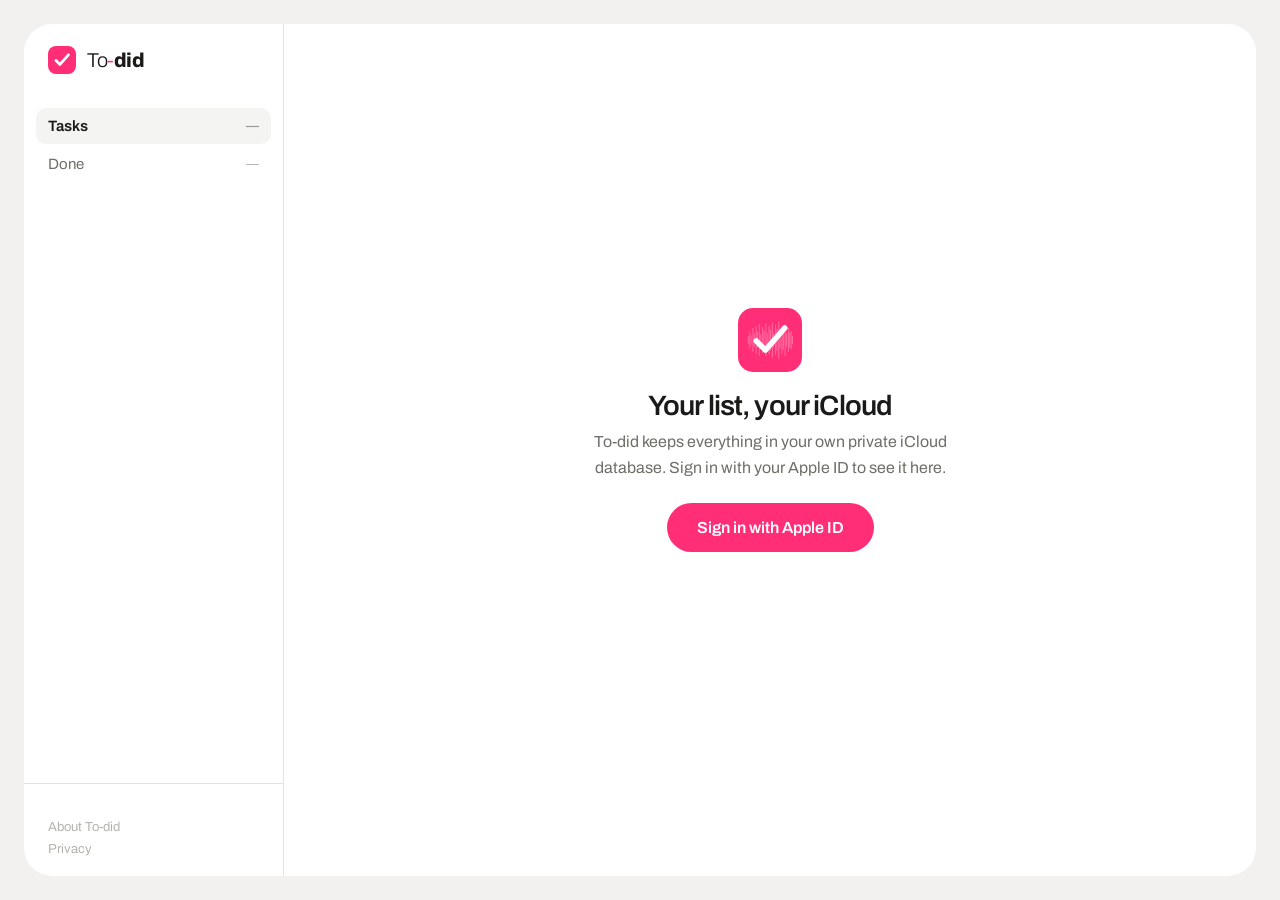
==== app/index.html @ bc87dda7 "Web: a real trash can and pencil, with a hover target; delete turns pink on hover Co-Authored-By: Cl" ====
<!doctype html>
<html lang="en">
<head>
<meta charset="utf-8">
<meta name="viewport" content="width=device-width, initial-scale=1">
<title>To-did</title>
<meta name="description" content="Your To-did list in the browser — say it or type it, in any language.">
<link rel="icon" href="/icon.svg" type="image/svg+xml">
<link rel="icon" href="/favicon-32.png" sizes="32x32" type="image/png">
<link rel="apple-touch-icon" href="/apple-touch-icon.png">
<link rel="manifest" href="/site.webmanifest">
<meta name="theme-color" content="#FF2E77">
<link rel="preconnect" href="https://fonts.googleapis.com">
<link rel="preconnect" href="https://fonts.gstatic.com" crossorigin>
<link href="https://fonts.googleapis.com/css2?family=Archivo:wght@300;400;500;600;700;800&display=swap" rel="stylesheet">
<style>
  :root {
    --ink:#1A1A19; --body:#6F6F69; --muted:#9A9A94; --faint:#B4B4AE; --done:#C4C4BF;
    --stroke:#DCDCD8; --rule:#E3E3DF; --hair:#F4F4F2; --canvas:#F2F1EF; --card:#FFFFFF;
    --accent:#FF2E77;
  }
  * { margin:0; box-sizing:border-box; }
  html, body { height:100%; }
  body {
    font-family:Archivo,-apple-system,BlinkMacSystemFont,"Segoe UI",sans-serif;
    background:var(--canvas); color:var(--ink); -webkit-font-smoothing:antialiased;
  }
  a { color:inherit; text-decoration:none; }
  .hidden { display:none !important; }

  /* shell ------------------------------------------------------------ */
  .app {
    max-width:1440px; height:100%; margin:0 auto; background:var(--card);
    display:flex; overflow:hidden;
  }
  @media (min-width:1080px) {
    body { padding:24px; }
    .app { height:calc(100vh - 48px); border-radius:28px; }
  }

  /* sidebar ---------------------------------------------------------- */
  .side {
    width:260px; flex:none; border-right:1px solid var(--rule);
    display:flex; flex-direction:column;
  }
  .side .brand { height:72px; padding:0 24px; display:flex; align-items:center; gap:11px; }
  .mark {
    width:28px; height:28px; border-radius:8px; background:var(--accent); flex:none;
    display:flex; align-items:center; justify-content:center;
    color:#fff;  /* the check and its wave are white on the pink, as on the icon */
  }
  .wordmark { font-size:20px; font-weight:300; letter-spacing:-.02em; }
  .wordmark b { font-weight:800; }
  .wordmark .hy { color:var(--accent); }

  .side nav { padding:12px 12px 0; display:flex; flex-direction:column; gap:2px; }
  .navitem {
    display:flex; align-items:center; justify-content:space-between;
    padding:10px 12px; border-radius:10px; cursor:pointer; border:none;
    background:none; font:inherit; width:100%; text-align:left; color:var(--body);
  }
  .navitem span.label { font-size:15px; }
  .navitem span.count { font-size:13px; color:var(--faint); }
  .navitem:hover { background:var(--hair); }
  .navitem.on { background:var(--hair); }
  .navitem.on span.label { font-weight:600; color:var(--ink); }
  .navitem.on span.count { font-weight:600; color:var(--muted); }

  .side .foot {
    margin-top:auto; padding:20px 24px; border-top:1px solid var(--rule);
    display:flex; flex-direction:column; gap:8px;
  }
  .side .who { font-size:14px; color:var(--muted); }
  .side .allowance { font-size:13px; color:var(--faint); }
  .side .allowance.low { color:var(--accent); font-weight:600; }
  .side .upgrade { font-size:13px; color:var(--accent) !important; font-weight:600; }
  .side .foot a, .side .foot button {
    font-size:13px; color:var(--faint); background:none; border:none; padding:0;
    font:inherit; font-size:13px; cursor:pointer; text-align:left;
  }
  .side .foot a:hover, .side .foot button:hover { color:var(--ink); }

  /* main ------------------------------------------------------------- */
  .main { flex:1; display:flex; flex-direction:column; min-width:0; }

  .topbar {
    height:72px; padding:0 40px; flex:none;
    display:flex; align-items:center; justify-content:space-between; gap:16px;
    border-bottom:1px solid var(--rule);
  }
  .topbar h1 { font-size:22px; font-weight:600; letter-spacing:-.02em; }
  .topbar .titlewrap { display:flex; align-items:baseline; gap:12px; min-width:0; }
  .topbar .summary { font-size:14px; color:var(--faint); white-space:nowrap; }

  .search {
    background:var(--hair); border-radius:100px; padding:9px 16px;
    display:flex; align-items:center; gap:8px; color:var(--faint);
  }
  .search input {
    border:none; background:none; outline:none; font:inherit; font-size:14px;
    color:var(--ink); width:170px;
  }
  .search input::placeholder { color:var(--faint); }

  /* list ------------------------------------------------------------- */
  .scroll { flex:1; min-height:0; overflow-y:auto; padding:26px 40px 12px; }
  /* The phone's list: section labels in small capitals, each task a white card
     with a soft halo, the circle on the right, an accent halo when late. */
  .bucket { display:flex; align-items:center; gap:8px; padding:18px 2px 8px; }
  .bucket:first-child { padding-top:4px; }
  .bucket .name { font-size:11px; font-weight:700; letter-spacing:.14em; text-transform:uppercase; color:var(--faint); }
  .bucket .n { font-size:11px; font-weight:500; color:var(--faint); opacity:.55; }
  .bucket.today .name, .bucket.today .n { color:var(--body); }
  .bucket.urgent .name, .bucket.urgent .n { color:var(--accent); }

  .task {
    display:flex; align-items:center; gap:12px; padding:14px 18px; margin-bottom:10px;
    background:var(--card); border-radius:14px;
    box-shadow:0 0 5px rgba(0,0,0,.075), 0 2px 2px rgba(0,0,0,.06);
  }
  .task.overdue { box-shadow:0 0 5px rgba(255,46,119,.16), 0 2px 2px rgba(255,46,119,.12); }
  .check {
    width:20px; height:20px; border-radius:50%; border:2px solid var(--stroke);
    flex:none; cursor:pointer; background:none; position:relative; padding:0;
    transition: background-color .12s ease, border-color .12s ease, transform .12s ease;
  }
  .check::before { content:""; position:absolute; inset:-12px; }  /* 44px to aim at */
  .check:hover { border-color: var(--accent); }
  .check:active { transform: scale(.88); }
  .task.is-done .check { background:var(--accent); border-color:var(--accent); }
  .task.is-done .check::after {
    content:"✓"; color:#fff; font-size:11px; font-weight:800;
    position:absolute; inset:0; display:flex; align-items:center; justify-content:center;
  }
  .task .body { flex:1; display:flex; flex-direction:column; gap:4px; min-width:0; }
  .task .tag { font-size:10px; font-weight:700; letter-spacing:.08em; text-transform:uppercase; color:var(--faint); }
  .task .title { font-size:17px; font-weight:500; letter-spacing:-.01em; line-height:1.28; word-break:break-word; }
  .task.is-done .title { color:var(--done); text-decoration:line-through; }
  .task .meta { font-size:13px; color:var(--muted); display:flex; gap:8px; white-space:nowrap; overflow:hidden; }
  .task.overdue .meta .when { color:var(--accent); font-weight:600; }

  .chips { display:flex; gap:8px; overflow-x:auto; padding:14px 40px 2px; flex:none; scrollbar-width:none; }
  .chips::-webkit-scrollbar { display:none; }
  .chip {
    flex:none; display:flex; align-items:center; gap:6px; padding:7px 14px; border-radius:100px;
    border:none; background:var(--hair); color:var(--body); font:inherit; font-size:14px; font-weight:500; cursor:pointer;
  }
  .chip .n { font-size:12px; color:var(--faint); }
  .chip.on { background:var(--ink); color:#fff; }
  .chip.on .n { color:rgba(255,255,255,.6); }
  .chip .x { margin-left:2px; color:inherit; opacity:.5; }
  .chip .x:hover { opacity:1; }
  .editor .erow select, .editor .erow input[type=number] { font:inherit; }
  .wd { display:flex; gap:4px; }
  .wd button { width:28px; height:28px; border-radius:50%; border:1px solid var(--faint); background:transparent; color:inherit; font-size:11px; font-weight:600; cursor:pointer; }
  .wd button.on { background:var(--accent); border-color:var(--accent); color:#fff; }
  .actions { display:flex; align-items:center; gap:2px; color:var(--muted); opacity:0; }
  .task:hover .actions, .task:focus-within .actions { opacity:1; }
  .actions button { background:none; border:none; padding:2px; cursor:pointer; color:inherit; line-height:0; }
  .actions button { width:32px; height:32px; border-radius:8px; display:flex; align-items:center; justify-content:center; }
  .actions button:hover { color:var(--ink); background:var(--hair); }
  .actions .del:hover { color:var(--accent); }
  .hint.act { background:none; border:none; padding:0; font:inherit; color:var(--accent); cursor:pointer; text-decoration:underline; }
  .title { cursor:text; }
  .editor { display:flex; flex-direction:column; gap:8px; padding:2px 0 6px; }
  .editor .etitle { font:inherit; font-size:15px; padding:8px 10px; border:1px solid var(--rule); border-radius:10px; background:var(--card); color:var(--ink); }
  .editor .erow { display:flex; align-items:center; gap:10px; flex-wrap:wrap; font-size:13px; color:var(--body); }
  .editor .edue { font:inherit; font-size:13px; padding:5px 8px; border:1px solid var(--rule); border-radius:8px; background:var(--card); color:var(--ink); }
  .editor .edue:disabled { opacity:.45; }
  .editor .esave { font:inherit; font-size:13px; font-weight:600; padding:6px 14px; border:none; border-radius:100px; background:var(--accent); color:#fff; cursor:pointer; }
  .editor .ecancel { font:inherit; font-size:13px; padding:6px 10px; border:none; background:none; color:var(--muted); cursor:pointer; }

  .empty { padding:80px 0; text-align:center; color:var(--faint); font-size:15px; }
  .empty strong { display:block; color:var(--ink); font-size:19px; font-weight:600; margin-bottom:6px; }

  /* capture bar ------------------------------------------------------ */
  .composer {
    flex:none; border-top:1px solid var(--rule); padding:20px 40px 26px;
    display:flex; align-items:center; gap:12px;
  }
  .composer input {
    flex:1; min-width:0; background:var(--hair); border:none; border-radius:100px;
    padding:16px 22px; font:inherit; font-size:15px; outline:none; color:var(--ink);
  }
  .composer input::placeholder { color:var(--faint); }
  .circlebtn {
    width:52px; height:52px; border-radius:50%; border:none; flex:none; cursor:pointer;
    display:flex; align-items:center; justify-content:center; color:#fff;
    transition:transform .12s ease;
  }
  .circlebtn:active { transform:scale(.95); }
  #micBtn { background:var(--accent); }
  #micBtn.recording { background:var(--ink); }
  #addBtn { background:var(--ink); }

  /* status surface: sits above the composer, never over the list */
  .status {
    flex:none; margin:0 40px 14px; padding:14px 18px; border-radius:16px;
    display:none; align-items:center; gap:12px; font-size:15px; line-height:1.4;
    background:var(--hair); color:var(--ink);
  }
  .status.on { display:flex; }
  .status.live { background:rgba(255,46,119,.08); box-shadow:inset 0 0 0 1.5px rgba(255,46,119,.35); }
  .status.busy { background:var(--hair); }
  .status.said { background:rgba(255,46,119,.06); }
  .status .text { flex:1; min-width:0; }
  .status .hint { color:var(--muted); font-size:13px; margin-top:2px; }
  .status .timer { font-variant-numeric:tabular-nums; font-weight:600; color:var(--accent); }
  .status .dot {
    width:9px; height:9px; border-radius:50%; background:var(--accent); flex:none;
    animation:pulse 1.2s ease-in-out infinite;
  }
  .status .spin {
    width:15px; height:15px; flex:none; border-radius:50%;
    border:2px solid var(--stroke); border-top-color:var(--accent);
    animation:spin .8s linear infinite;
  }
  .status .tick { color:var(--accent); flex:none; line-height:0; }
  .bars { display:flex; align-items:center; gap:3px; height:20px; flex:none; }
  /* The phone's meter: one bar per reading, scrolling, so pauses between words show. */
  .bars span { width:3px; height:4px; border-radius:100px; background:var(--accent); transition:height .1s linear; }
  @keyframes pulse { 0%,100% { opacity:1; } 50% { opacity:.25; } }
  @keyframes spin { to { transform:rotate(360deg); } }
  #micBtn.recording { background:var(--ink); animation:none; }
  #micBtn.recording::after {
    content:""; position:absolute; inset:-5px; border-radius:50%;
    box-shadow:0 0 0 2px rgba(255,46,119,.4); animation:pulse 1.2s ease-in-out infinite;
  }
  #micBtn { position:relative; }
  @media (prefers-reduced-motion: reduce) {
    .status .dot, .status .spin, #micBtn.recording::after { animation:none; }
    .bars span { transition:none; }
  }

  /* gates ------------------------------------------------------------ */
  .gate {
    flex:1; display:flex; flex-direction:column; align-items:center; justify-content:center;
    text-align:center; padding:60px 32px; gap:8px;
  }
  .gate .glogo { margin-bottom:10px; }
  .gate h2 { font-size:28px; font-weight:600; letter-spacing:-.03em; }
  .gate p { font-size:16px; color:var(--body); max-width:380px; line-height:1.6; margin-bottom:14px; }
  .gate .btn {
    background:var(--accent); color:#fff; border:none; border-radius:100px;
    padding:16px 30px; font:inherit; font-size:16px; font-weight:600; cursor:pointer;
  }
  .gate .err { color:var(--accent); font-size:13px; min-height:18px; }
  .gate code { background:var(--hair); padding:2px 6px; border-radius:6px; font-size:13px; }

  /* mobile ----------------------------------------------------------- */
  @media (max-width:860px) {
    body { padding:0; }
    .app { height:100vh; border-radius:0; }
    .side { display:none; }
    .side.mobile-visible { display:flex; position:absolute; inset:0; z-index:30; background:var(--card); width:100%; }
    .topbar { padding:0 20px; gap:10px; }
    .topbar .summary { display:none; }
    .search input { width:110px; }
    .scroll { padding:20px 20px 4px; }
    .composer { padding:14px 20px 20px; gap:10px; }
    .circlebtn { width:48px; height:48px; }
    .status { margin:0 20px 12px; }
    .chips { padding:12px 20px 2px; }
    #menuBtn { display:flex !important; }
  }
</style>
</head>
<body>
<div class="app">

  <aside class="side" id="side">
    <a class="brand" href="../">
      <span class="mark"><svg width="20" height="20" viewBox="0 0 100 100" style="color:currentColor"><path d="M20 52 L40 72 L82 24" fill="none" stroke="currentColor" stroke-width="14" stroke-linecap="round" stroke-linejoin="round"/></svg></span>
      <span class="wordmark">To<span class="hy">-</span><b>did</b></span>
    </a>
    <nav>
      <button class="navitem on" data-view="open"><span class="label">Tasks</span><span class="count" id="countOpen">—</span></button>
      <button class="navitem" data-view="done"><span class="label">Done</span><span class="count" id="countDone">—</span></button>
    </nav>
    <div class="foot">
      <div class="who" id="whoami"></div>
      <div class="allowance" id="allowance"></div>
      <a class="upgrade hidden" id="upgrade" href="../#pricing">Get To-did Pro — unlimited captures</a>
      <a href="../">About To-did</a>
      <a href="../privacy/">Privacy</a>
      <button id="signout" class="hidden">Sign out</button>
    </div>
  </aside>

  <main class="main">

    <div id="setup" class="gate hidden">
      <h2>Almost there</h2>
      <p>This page needs its CloudKit token. CloudKit Console → <b>iCloud.app.todid.app</b> → Tokens &amp; Keys → create <code>todid-web</code>, then paste it into <code>app/config.js</code>.</p>
    </div>

    <div id="signin" class="gate hidden">
      <span class="mark glogo" style="width:64px;height:64px;border-radius:15px;"><svg width="46" height="46" viewBox="0 0 100 100" style="color:currentColor"><g stroke="currentColor" stroke-width="2.4" opacity=".28"><line x1="3" y1="42" x2="3" y2="58"/><line x1="6" y1="32" x2="6" y2="68"/><line x1="9" y1="39" x2="9" y2="61"/><line x1="13" y1="24" x2="13" y2="76"/><line x1="16" y1="36" x2="16" y2="64"/><line x1="20" y1="20" x2="20" y2="80"/><line x1="23" y1="33" x2="23" y2="67"/><line x1="27" y1="16" x2="27" y2="84"/><line x1="30" y1="37" x2="30" y2="63"/><line x1="34" y1="22" x2="34" y2="78"/><line x1="37" y1="30" x2="37" y2="70"/><line x1="41" y1="14" x2="41" y2="86"/><line x1="44" y1="35" x2="44" y2="65"/><line x1="48" y1="19" x2="48" y2="81"/><line x1="51" y1="28" x2="51" y2="72"/><line x1="55" y1="12" x2="55" y2="88"/><line x1="58" y1="34" x2="58" y2="66"/><line x1="62" y1="17" x2="62" y2="83"/><line x1="65" y1="26" x2="65" y2="74"/><line x1="69" y1="10" x2="69" y2="90"/><line x1="72" y1="32" x2="72" y2="68"/><line x1="76" y1="20" x2="76" y2="80"/><line x1="79" y1="29" x2="79" y2="71"/><line x1="83" y1="15" x2="83" y2="85"/><line x1="86" y1="36" x2="86" y2="64"/><line x1="90" y1="24" x2="90" y2="76"/><line x1="93" y1="33" x2="93" y2="67"/><line x1="96" y1="30" x2="96" y2="70"/><line x1="99" y1="41" x2="99" y2="59"/></g><path d="M20 52 L40 72 L82 24" fill="none" stroke="currentColor" stroke-width="12" stroke-linecap="round" stroke-linejoin="round"/></svg></span>
      <h2>Your list, your iCloud</h2>
      <p>To-did keeps everything in your own private iCloud database. Sign in with your Apple&nbsp;ID to see it here.</p>
      <button id="signinBtn" class="btn">Sign in with Apple ID</button>
      <p class="err" id="signinErr"></p>
    </div>

    <div id="list" class="hidden" style="flex:1; display:flex; flex-direction:column; min-height:0;">
      <div class="topbar">
        <div class="titlewrap">
          <button id="menuBtn" class="circlebtn" style="display:none;width:36px;height:36px;background:var(--hair);color:var(--ink);" title="Menu">
            <svg width="18" height="18" viewBox="0 0 24 24" fill="none" stroke="currentColor" stroke-width="2" stroke-linecap="round"><line x1="4" y1="7" x2="20" y2="7"/><line x1="4" y1="12" x2="20" y2="12"/><line x1="4" y1="17" x2="20" y2="17"/></svg>
          </button>
          <h1 id="viewTitle">Tasks</h1>
          <span class="summary" id="summary"></span>
        </div>
        <div class="search">
          <svg width="15" height="15" viewBox="0 0 24 24" fill="none" stroke="currentColor" stroke-width="2" stroke-linecap="round"><circle cx="11" cy="11" r="7"/><line x1="16.5" y1="16.5" x2="21" y2="21"/></svg>
          <input id="search" type="search" placeholder="Search" autocomplete="off">
        </div>
      </div>

      <div class="chips hidden" id="chips"></div>
      <div class="scroll"><div id="buckets"></div></div>

      <div class="status" id="status" role="status" aria-live="polite"></div>

      <form class="composer" id="add">
        <input id="newTitle" placeholder="Say it or type it — any language…" autocomplete="off">
        <button id="micBtn" class="circlebtn" type="button" title="Click, talk, click again">
          <svg width="21" height="21" viewBox="0 0 24 24" fill="none" stroke="currentColor" stroke-width="1.8" stroke-linecap="round" stroke-linejoin="round"><path d="M12 2a3 3 0 0 0-3 3v7a3 3 0 0 0 6 0V5a3 3 0 0 0-3-3z"/><path d="M19 10v2a7 7 0 0 1-14 0v-2"/></svg>
        </button>
        <button id="addBtn" class="circlebtn" type="submit" title="Send">
          <svg width="21" height="21" viewBox="0 0 24 24" fill="none" stroke="currentColor" stroke-width="1.8" stroke-linecap="round"><line x1="12" y1="5" x2="12" y2="19"/><line x1="5" y1="12" x2="19" y2="12"/></svg>
        </button>
      </form>
    </div>

  </main>
</div>

<script src="./config.js"></script>
<script>
const ZONE = { zoneName: "com.apple.coredata.cloudkit.zone" };
const BASE = "https://api.apple-cloudkit.com/database/1/iCloud.app.todid.app/production/private";
const MIC_STOP_ICON = '<svg width="18" height="18" viewBox="0 0 24 24" fill="currentColor"><rect x="6" y="6" width="12" height="12" rx="2"/></svg>';
const MIC_ICON = '<svg width="21" height="21" viewBox="0 0 24 24" fill="none" stroke="currentColor" stroke-width="1.8" stroke-linecap="round" stroke-linejoin="round"><path d="M12 2a3 3 0 0 0-3 3v7a3 3 0 0 0 6 0V5a3 3 0 0 0-3-3z"/><path d="M19 10v2a7 7 0 0 1-14 0v-2"/></svg>';

let records = [];
let busy = false;
let view = "open";
let query = "";

const $ = id => document.getElementById(id);

function show(id) {
  for (const s of ["setup","signin","list"]) $(s).classList.toggle("hidden", s !== id);
}
let sayTimer = null;
/**
 * The one place the app tells you what it is doing.
 *  kind: "live" (recording) | "busy" (thinking) | "said" (the agent replied) | "" (plain/error)
 */
function say(text, kind, hint, onHint) {
  const el = $("status");
  clearTimeout(sayTimer);
  el.className = "status";
  if (!text) return;
  el.classList.add("on");
  if (kind) el.classList.add(kind);
  const lead =
    kind === "live" ? '<span class="dot"></span>' :
    kind === "busy" ? '<span class="spin"></span>' :
    kind === "said" ? '<span class="tick"><svg width="17" height="17" viewBox="0 0 24 24" fill="none" stroke="currentColor" stroke-width="2.6" stroke-linecap="round" stroke-linejoin="round"><polyline points="20 6 9 17 4 12"/></svg></span>' : "";
  const bars = kind === "live" ? '<span class="bars">' + "<span></span>".repeat(18) + "</span>" : "";
  el.innerHTML = `${lead}<span class="text"></span>${bars}`;
  const t = el.querySelector(".text");
  t.textContent = text;
  if (hint) {
    const h = document.createElement(onHint ? "button" : "div");
    h.className = "hint" + (onHint ? " act" : "");
    h.textContent = hint;
    if (onHint) h.onclick = onHint;
    t.appendChild(h);
  }
  // Replies and errors fade; live/busy states persist until they change.
  if (kind === "said" || !kind) sayTimer = setTimeout(() => { el.className = "status"; }, 9000);
}

/* ---- CloudKit REST ------------------------------------------------- */
function session() { try { return localStorage.getItem("ckSession") || ""; } catch { return ""; } }
function api(path) {
  let u = `${BASE}/${path}?ckAPIToken=${window.TODID_CK_TOKEN}`;
  const s = session();
  if (s) u += `&ckSession=${encodeURIComponent(s)}`;
  return u;
}
async function post(path, body) {
  const r = await fetch(api(path), { method:"POST", headers:{"Content-Type":"text/plain"}, body: JSON.stringify(body) });
  return { status: r.status, json: await r.json().catch(() => ({})) };
}

/* A user who has never run the iPhone or Mac app has no CloudKit zone yet — the
   apps create it on first launch. The web app has to create it too, or the first
   capture dies with "Zone does not exist". Safe to call repeatedly. */
let zoneReady = false;
async function ensureZone() {
  if (zoneReady) return true;
  // Apple documents one body shape; accept the other too rather than let a
  // first-ever user hit a dead end over a payload detail.
  const shapes = [
    { operations: [{ operationType: "create", zone: { zoneID: ZONE } }] },
    { zones: [{ zoneID: ZONE, operationType: "create" }] },
  ];
  for (const body of shapes) {
    const r = await post("zones/modify", body);
    const text = JSON.stringify(r.json || {});
    if (r.status === 200 || /already.?exist/i.test(text)) { zoneReady = true; return true; }
  }
  return false;
}
function zoneMissing(payload) {
  const s = JSON.stringify(payload || {});
  return /ZONE_NOT_FOUND|Zone does not exist/i.test(s);
}

/* ---- rendering ----------------------------------------------------- */
function isDone(r) { return !!(r.fields.CD_completedAt && r.fields.CD_completedAt.value); }
function dueOf(r) { return r.fields.CD_dueAt && r.fields.CD_dueAt.value; }
function titleOf(r) { return (r.fields.CD_title && r.fields.CD_title.value) || "(untitled)"; }
function fieldOf(r, k) { const f = r.fields[k]; return f && f.value != null ? f.value : null; }
// Tags, by the apps' rules (Models.swift `Tag`): lowercase, no "#", commas dropped,
// spaces collapsed, at most 24 characters, sorted, at most three per task.
function normTags(raw) {
  const out = [];
  for (const item of raw) {
    let s = String(item || "").toLowerCase().replace(/^#+/, "").replace(/,/g, " ").split(/\s+/).filter(Boolean).join(" ");
    if (s.length > 24) s = s.slice(0, 24).trim();
    if (s && !out.includes(s)) out.push(s);
  }
  return out.sort().slice(0, 3);
}
function mergeTags(existing, adding) {
  const ordered = [];
  for (const t of [...existing, ...adding]) { const c = normTags([t])[0]; if (c && !ordered.includes(c)) ordered.push(c); }
  return normTags(ordered.slice(0, 3));
}
function tagsOf(r) { return normTags(String(fieldOf(r, "CD_tags") || "").split(",")); }
function tagsField(list) { const t = normTags(list); return { CD_tags: { value: t.length ? t.join(",") : null } }; }
// Search ignores case and accents, as the phone does: "cafe" finds "café".
const fold = s => String(s).normalize("NFD").replace(/\p{M}/gu, "").toLowerCase();
// Recurrence, the same small vocabulary the apps use: every N days/weeks/months/years,
// weekly optionally on several ISO weekdays (Mon=1 … Sun=7).
function ruleOf(r) {
  const f = fieldOf(r, "CD_recurrenceFrequency");
  if (!["daily","weekly","monthly","yearly"].includes(f)) return null;
  const interval = Math.min(99, Math.max(1, Number(fieldOf(r, "CD_recurrenceInterval")) || 1));
  const weekdays = String(fieldOf(r, "CD_recurrenceWeekdays") || "").split(",").map(Number).filter(n => n >= 1 && n <= 7);
  return { frequency: f, interval, weekdays: [...new Set(weekdays)].sort() };
}
function ruleFields(rule) {
  return rule
    ? { CD_recurrenceFrequency:{ value: rule.frequency }, CD_recurrenceInterval:{ value: rule.interval },
        CD_recurrenceWeekdays:{ value: rule.weekdays.join(",") } }
    : { CD_recurrenceFrequency:{ value:null }, CD_recurrenceInterval:{ value:null }, CD_recurrenceWeekdays:{ value:null } };
}
function isoWeekday(d) { const w = d.getDay(); return w === 0 ? 7 : w; }
function nextDate(rule, fromMs) {
  const d = new Date(fromMs);
  if (rule.frequency === "daily")   { d.setDate(d.getDate() + rule.interval); return d.getTime(); }
  if (rule.frequency === "monthly") { d.setMonth(d.getMonth() + rule.interval); return d.getTime(); }
  if (rule.frequency === "yearly")  { d.setFullYear(d.getFullYear() + rule.interval); return d.getTime(); }
  const wanted = rule.weekdays.length ? rule.weekdays : [isoWeekday(d)];
  const week0 = mondayOf(d);
  for (let off = 1; off <= rule.interval * 7 + 7; off++) {
    const c = new Date(fromMs); c.setDate(c.getDate() + off);
    if (!wanted.includes(isoWeekday(c))) continue;
    const weeks = Math.round((mondayOf(c) - week0) / 604800000);
    if (weeks === 0 || weeks % rule.interval === 0) return c.getTime();
  }
  return null;
}
function mondayOf(d) { const m = new Date(d); m.setHours(0,0,0,0); m.setDate(m.getDate() - (isoWeekday(m) - 1)); return m.getTime(); }
// The first occurrence after now, so an old recurring task is not cleared one missed copy at a time.
function nextAfterNow(rule, dueMs) {
  let t = dueMs;
  for (let i = 0; i < 10000; i++) { t = nextDate(rule, t); if (t === null || t > Date.now()) return t; }
  return null;
}
const WD = ["M","T","W","T","F","S","S"];
const DAY_NAMES = ["Monday","Tuesday","Wednesday","Thursday","Friday","Saturday","Sunday"];
// The phone's short token next to the repeat icon (Theme.swift `shortToken`).
function ruleLabel(rule) {
  const { frequency: f, interval: n, weekdays: w } = rule;
  if (f === "weekly" && n === 1 && w.length) {
    if (w.join() === "1,2,3,4,5") return "Weekdays";
    if (w.length === 1) return DAY_NAMES[w[0] - 1].slice(0, 3);
    return `${w.length}×/wk`;
  }
  if (n !== 1) return `Every ${n}`;
  return { daily:"Daily", weekly:"Weekly", monthly:"Monthly", yearly:"Yearly" }[f];
}

// The week the phone means: it starts on the locale's first day (Sunday in the US),
// so a Sunday task lands in the same group on both.
function weekStart(d) {
  let first = 7;
  try { const wi = new Intl.Locale(navigator.language); first = (wi.getWeekInfo ? wi.getWeekInfo() : wi.weekInfo)?.firstDay || 7; } catch {}
  const s = new Date(d); s.setHours(0,0,0,0);
  s.setDate(s.getDate() - ((isoWeekday(s) - first + 7) % 7));
  return s.getTime();
}
function nextWeekStart(now) { const s = new Date(weekStart(now)); s.setDate(s.getDate() + 7); return s.getTime(); }
// Overdue first, today, tomorrow, each weekday left in this week, later, no date —
// the groups and order of ContentView.slot().
function bucketOf(r) {
  const due = dueOf(r);
  if (!due) return { rank: 99, name: "No date" };
  const d = new Date(due), now = new Date();
  if (due < now.getTime()) return { rank: 0, name: "Overdue", tone: "urgent" };
  const today = new Date(now); today.setHours(0,0,0,0);
  const days = Math.round((new Date(d.getFullYear(), d.getMonth(), d.getDate()) - today) / 86400000);
  if (days === 0) return { rank: 1, name: "Today", tone: "today" };
  if (days === 1) return { rank: 2, name: "Tomorrow" };
  if (due < nextWeekStart(now)) return { rank: 2 + days, name: DAY_NAMES[isoWeekday(d) - 1] };
  return { rank: 98, name: "Later" };
}
// "8:00 AM · Mon · 12 Oct", and "12 Oct 27" once it is not this year (DueFormat.meta).
function dueLabel(ms) {
  const d = new Date(ms), en = "en-US";
  const time = d.toLocaleTimeString(en, { hour:"numeric", minute:"2-digit" });
  const wd = d.toLocaleDateString(en, { weekday:"short" });
  let day = `${d.getDate()} ${d.toLocaleDateString(en, { month:"short" })}`;
  if (d.getFullYear() !== new Date().getFullYear()) day += " " + String(d.getFullYear()).slice(-2);
  return `${time} · ${wd} · ${day}`;
}
// Dated before undated; soonest first; undated newest first (DataStore.relevanceOrder).
function relevance(a, b) {
  const x = dueOf(a), y = dueOf(b);
  if (x && y) return x - y;
  if (x || y) return x ? -1 : 1;
  return (fieldOf(b, "CD_createdAt") || 0) - (fieldOf(a, "CD_createdAt") || 0);
}

function render() {
  const open = records.filter(r => !isDone(r));
  const done = records.filter(isDone);
  $("countOpen").textContent = open.length;
  $("countDone").textContent = done.length;

  const overdue = open.filter(r => dueOf(r) && dueOf(r) < Date.now()).length;
  $("viewTitle").textContent = view === "open" ? "Tasks" : "Done";
  $("summary").textContent = view === "open"
    ? `${open.length} open${overdue ? ` · ${overdue} overdue` : ""}`
    : `${done.length} completed`;

  renderChips(open);
  const q = fold(query.trim());
  const match = r => (!selectedTag || tagsOf(r).includes(selectedTag)) &&
                     (!q || fold(titleOf(r)).includes(q) || tagsOf(r).some(t => fold(t).includes(q)));
  const host = $("buckets");
  host.innerHTML = "";

  if (view === "done") {
    const items = done.filter(match).sort((a,b) => b.fields.CD_completedAt.value - a.fields.CD_completedAt.value);
    if (!items.length) return emptyState(q ? "Nothing matches" : "Nothing completed yet",
                                         q ? "Try another word." : "Finished tasks land here.");
    for (const r of items) host.appendChild(row(r));
    return;
  }

  const groups = new Map();
  for (const r of open.filter(match).sort(relevance)) {
    const b = bucketOf(r);
    if (!groups.has(b.name)) groups.set(b.name, { ...b, items: [] });
    groups.get(b.name).items.push(r);
  }
  for (const g of [...groups.values()].sort((a, b) => a.rank - b.rank)) {
    const h = document.createElement("div");
    h.className = "bucket" + (g.tone ? " " + g.tone : "");
    h.innerHTML = `<span class="name"></span><span class="n">${g.items.length}</span>`;
    h.querySelector(".name").textContent = g.name;
    host.appendChild(h);
    for (const r of g.items) host.appendChild(row(r));
  }
  if (!groups.size) emptyState(q || selectedTag ? "Nothing matches" : "Nothing to do",
                               q || selectedTag ? "Try another word, or All." : "Click the microphone below and say, for example: “Call mom tomorrow at 6”");
}

/* Tag chips over the list, as on the phone: All, then every tag in use with how many
   open tasks carry it, most used first; a click filters, × removes the tag everywhere. */
let selectedTag = null;
function tagCounts(open) {
  const counts = new Map(declaredTags().map(t => [t, 0]));
  for (const r of open) for (const t of tagsOf(r)) counts.set(t, (counts.get(t) || 0) + 1);
  return [...counts].sort((a, b) => b[1] - a[1] || a[0].localeCompare(b[0]));
}
function renderChips(open) {
  const host = $("chips"), counts = tagCounts(open);
  if (selectedTag && !counts.some(([t]) => t === selectedTag)) selectedTag = null;
  host.replaceChildren();
  host.classList.toggle("hidden", view !== "open" || !records.length);
  const chip = (label, n, on, onclick) => {
    const b = document.createElement("button");
    b.className = "chip" + (on ? " on" : ""); b.type = "button"; b.onclick = onclick;
    b.append(label);
    if (n) { const s = document.createElement("span"); s.className = "n"; s.textContent = n; b.append(s); }
    host.append(b); return b;
  };
  if (counts.length) chip("All", 0, !selectedTag, () => { selectedTag = null; render(); });
  for (const [t, n] of counts) {
    const b = chip(t, n, selectedTag === t, () => { selectedTag = selectedTag === t ? null : t; render(); });
    const x = document.createElement("span"); x.className = "x"; x.textContent = "×"; x.title = `Remove the tag ${t}`;
    x.onclick = e => { e.stopPropagation(); removeTag(t); };
    b.append(x);
  }
  chip(counts.length ? "+" : "+ Tag", 0, false, () => {
    const name = normTags([prompt("New tag") || ""])[0];
    if (name) declareTags([name]);
  }).title = "New tag";
}

function emptyState(title, sub) {
  const el = document.createElement("div");
  el.className = "empty";
  el.innerHTML = "<strong></strong><span></span>";
  el.querySelector("strong").textContent = title;
  el.querySelector("span").textContent = sub;
  $("buckets").appendChild(el);
}

function row(r) {
  const el = document.createElement("div");
  const done = isDone(r);
  const overdue = !done && dueOf(r) && dueOf(r) < Date.now();
  el.className = "task" + (done ? " is-done" : "") + (overdue ? " overdue" : "");
  el.innerHTML = `
    <div class="body"><div class="title"></div></div>
    <div class="actions">
      <button class="edit" title="Edit">
        <svg width="17" height="17" viewBox="0 0 24 24" fill="none" stroke="currentColor" stroke-width="1.7" stroke-linecap="round" stroke-linejoin="round"><path d="M16.5 3.5a2.1 2.1 0 0 1 3 3L8 18l-4 1 1-4z"/><path d="M14.5 5.5l3 3"/></svg>
      </button>
      <button class="del" title="Delete">
        <svg width="17" height="17" viewBox="0 0 24 24" fill="none" stroke="currentColor" stroke-width="1.7" stroke-linecap="round" stroke-linejoin="round"><path d="M3 6h18"/><path d="M8 6V4.5A1.5 1.5 0 0 1 9.5 3h5A1.5 1.5 0 0 1 16 4.5V6"/><path d="M5.5 6l.9 13.1A2 2 0 0 0 8.4 21h7.2a2 2 0 0 0 2-1.9L18.5 6"/><path d="M10 10.5v6M14 10.5v6"/></svg>
      </button>
    </div>
    <button class="check" title="${done ? "Reopen" : "Complete"}"></button>`;
  el.querySelector(".title").textContent = titleOf(r);
  const body = el.querySelector(".body"), tags = tagsOf(r), rule = ruleOf(r);
  // Only the first tag is spelled out; the rest are a count, as on the phone.
  if (!done && tags.length) {
    const t = document.createElement("div");
    t.className = "tag"; t.textContent = tags[0] + (tags.length > 1 ? ` +${tags.length - 1}` : "");
    body.prepend(t);
  }
  if (!done && (dueOf(r) || rule)) {
    const meta = document.createElement("div");
    meta.className = "meta";
    if (dueOf(r)) { const w = document.createElement("span"); w.className = "when"; w.textContent = dueLabel(dueOf(r)); meta.append(w); }
    if (rule) { const p = document.createElement("span"); p.textContent = "\u21bb " + ruleLabel(rule); meta.append(p); }
    body.appendChild(meta);
  }
  el.querySelector(".check").onclick = () => toggle(r, !done);
  el.querySelector(".del").onclick = () => del(r);
  el.querySelector(".edit").onclick = () => edit(r, el);
  el.querySelector(".title").onclick = () => edit(r, el);
  return el;
}

/* ---- data actions --------------------------------------------------- */
async function refreshQuota() {
  if (!ckUser) return;
  try {
    const r = await fetch(API + "/v1/quota",
      { headers: { "X-Todid-User": ckUser } });
    if (!r.ok) return;
    const q = await r.json();
    const el = $("allowance");
    if (q.pro) { el.textContent = "To-did Pro · unlimited"; el.classList.remove("low"); }
    else {
      el.textContent = `${q.remaining} of ${q.limit} free captures left`;
      el.classList.toggle("low", q.remaining <= 3);
      if (q.remaining <= 0) showUpgrade();
    }
  } catch {}
}
function showUpgrade() {
  $("allowance").classList.add("low");
  $("upgrade").classList.remove("hidden");
}

/* Every record of a type, page by page: one page of 200 left a long list cut short. */
async function queryAll(recordType) {
  const all = []; let marker;
  do {
    const q = await post("records/query", { zoneID: ZONE, query: { recordType }, resultsLimit: 200,
                                            ...(marker ? { continuationMarker: marker } : {}) });
    if (q.status !== 200) return q;
    all.push(...(q.json.records || []));
    marker = q.json.continuationMarker;
  } while (marker);
  return { status: 200, records: all };
}
let tagRecords = [];
function declaredTags() { return [...new Set(tagRecords.map(r => normTags([fieldOf(r, "CD_name")])[0]).filter(Boolean))]; }
async function refresh() {
  const q = await queryAll("CD_TodoTask");
  if (q.status !== 200 && zoneMissing(q.json)) {
    // First time this iCloud account has ever seen To-did.
    await ensureZone();
    records = [];
    render();
    return;
  }
  if (q.status !== 200) {
    say("Couldn't load your list: " + (q.json.reason || q.json.serverErrorCode || q.status));
    if (q.json.serverErrorCode === "AUTHENTICATION_FAILED" || q.status === 401 || q.status === 421) {
      try { localStorage.removeItem("ckSession"); } catch {}
      show("signin");
    }
    return;
  }
  // A tag no device ever declared is a type CloudKit has not met: no rows, not an error.
  const t = await queryAll("CD_TagDefinition");
  if (t.status === 200) tagRecords = t.records;
  // Rows deleted a moment ago stay gone while Undo is still on offer.
  const leaving = new Set(pendingDelete ? pendingDelete.list.map(r => r.recordName) : []);
  records = q.records.filter(r => !leaving.has(r.recordName));
  render();
}

/* Writes a batch and keeps the fresh change tags, or the next edit of these rows is
   refused as a conflict. Returns false when CloudKit said no. */
async function modify(ops) {
  let w = await post("records/modify", { zoneID: ZONE, operations: ops });
  if (w.status !== 200 && zoneMissing(w.json)) { await ensureZone(); w = await post("records/modify", { zoneID: ZONE, operations: ops }); }
  if (w.status !== 200) { say("Couldn't save that — " + (w.json.reason || w.status)); return false; }
  for (const fresh of (w.json.records || [])) {
    if (!fresh.recordName) continue;
    const list = fresh.recordType === "CD_TagDefinition" ? tagRecords : records;
    const i = list.findIndex(x => x.recordName === fresh.recordName);
    if (fresh.deleted) { if (i >= 0) list.splice(i, 1); }
    else if (i >= 0) list[i] = fresh;
    else if (fresh.fields) list.push(fresh);
  }
  return true;
}
function retagOp(r, tags) {
  return { operationType:"update", record:{ recordName:r.recordName, recordChangeTag:r.recordChangeTag,
           recordType:"CD_TodoTask", fields: tagsField(tags) } };
}
function declareOps(names) {
  const have = new Set(declaredTags());
  return normTags(names).filter(n => !have.has(n)).map(n => ({ operationType:"create", record:{ recordType:"CD_TagDefinition",
    fields:{ CD_id:{ value: crypto.randomUUID().toUpperCase() }, CD_name:{ value:n }, CD_createdAt:{ value: Date.now() },
             CD_entityName:{ value:"TagDefinition" } } } }));
}
// Removing a tag takes it off every task and drops its declarations (DataStore.deleteTag).
function removeTagOps(name) {
  return [
    ...tagRecords.filter(r => normTags([fieldOf(r, "CD_name")])[0] === name)
                 .map(r => ({ operationType:"forceDelete", record:{ recordName:r.recordName } })),
    ...records.filter(r => tagsOf(r).includes(name)).map(r => retagOp(r, tagsOf(r).filter(t => t !== name))),
  ];
}
async function declareTags(names) {
  const ops = declareOps(names);
  if (ops.length && await modify(ops)) render();
}
async function removeTag(name) {
  if (!confirm(`Remove the tag ${name} from every task?\nThe tasks stay. Only the tag goes.`)) return;
  if (await modify(removeTagOps(name))) { if (selectedTag === name) selectedTag = null; render(); }
}
/* Optimistic: the row flips now and the write happens behind it. Waiting for the
   round trip (and then a re-query) made every check feel broken. */
async function toggle(r, complete) {
  const before = r.fields.CD_completedAt;
  const now = Date.now();
  r.fields.CD_completedAt = complete ? { value: now } : { value: null };
  const ops = [{ operationType:"update",
    record: { recordName:r.recordName, recordChangeTag:r.recordChangeTag, recordType:"CD_TodoTask",
              fields: { CD_completedAt: complete ? { value: now } : { value: null } } } }];
  const rule = ruleOf(r), due = dueOf(r), myID = fieldOf(r, "CD_id");
  if (complete && rule && due) {
    // Completing one occurrence files the next, unless another device already did.
    const seriesID = fieldOf(r, "CD_recurrenceSeriesID") || myID;
    const next = nextAfterNow(rule, due);
    const exists = next !== null && records.some(x => !isDone(x) && fieldOf(x, "CD_recurrenceSeriesID") === seriesID
                                                   && Math.abs((dueOf(x) || 0) - next) < 1000);
    if (next !== null && !exists) {
      ops[0].record.fields.CD_recurrenceSeriesID = { value: seriesID };
      ops.push({ operationType:"create", record:{ recordType:"CD_TodoTask", fields: {
        CD_title:{ value: titleOf(r) }, CD_id:{ value: crypto.randomUUID().toUpperCase() },
        CD_entityName:{ value:"TodoTask" }, CD_createdAt:{ value: now }, CD_dueAt:{ value: next },
        CD_sourceUtterance:{ value: fieldOf(r, "CD_sourceUtterance") || "" },
        ...tagsField(tagsOf(r)), ...ruleFields(rule), CD_recurrenceSeriesID:{ value: seriesID }, CD_recurrenceParentID:{ value: myID } } } });
    }
  } else if (!complete && rule) {
    // Reopening takes back the copy it generated, so the series is not on the list twice.
    const child = records.find(x => !isDone(x) && fieldOf(x, "CD_recurrenceParentID") === myID);
    if (child) ops.push({ operationType:"forceDelete", record:{ recordName: child.recordName, recordType:"CD_TodoTask" } });
  }
  render();
  const resp = await post("records/modify", { zoneID: ZONE, operations: ops });
  if (resp.status === 200) {
    // Keep the new change tags, or the next edit of these rows is rejected as a conflict.
    for (const fresh of (resp.json.records || [])) {
      if (!fresh.recordName) continue;
      const i = records.findIndex(x => x.recordName === fresh.recordName);
      if (fresh.deleted) { if (i >= 0) records.splice(i, 1); }
      else if (i >= 0) records[i] = fresh;
      else if (fresh.fields) records.push(fresh);
    }
    render();
  } else {
    r.fields.CD_completedAt = before;
    render();
    say("Couldn't save that — " + (resp.json.reason || resp.status));
  }
}
/* Deleting asks no question. The row goes at once; the server hears about it
   five seconds later unless you tap Undo. One mechanism serves a swipe on a row
   and "clear my tasks" alike. */
let pendingDelete = null;
function del(r) { deleteRecords([r], "Deleted “" + titleOf(r) + "”."); }
function deleteRecords(list, text) {
  flushPendingDelete();
  const names = new Set(list.map(r => r.recordName));
  const positions = list.map(r => ({ r, i: records.findIndex(x => x.recordName === r.recordName) }));
  records = records.filter(x => !names.has(x.recordName));
  render();
  const timer = setTimeout(flushPendingDelete, 5000);
  pendingDelete = { list, positions, timer };
  say(text, "said", "Undo", () => {
    clearTimeout(timer); pendingDelete = null;
    positions.sort((a, b) => a.i - b.i).forEach(({ r, i }) => records.splice(Math.max(0, i), 0, r));
    render(); say("Put back.", "said");
  });
}
async function flushPendingDelete() {
  if (!pendingDelete) return;
  const { list, positions, timer } = pendingDelete; clearTimeout(timer); pendingDelete = null;
  const ops = list.map(r => ({ operationType:"forceDelete", record:{ recordName: r.recordName } }));
  const resp = await post("records/modify", { zoneID: ZONE, operations: ops });
  if (resp.status !== 200) {
    positions.sort((a, b) => a.i - b.i).forEach(({ r, i }) => records.splice(Math.max(0, i), 0, r));
    render(); say("Couldn't delete that — " + (resp.json.reason || resp.status));
  }
}
window.addEventListener("pagehide", flushPendingDelete);
/* Edit in place: the title, and the date — a to-do list you can correct by hand,
   not only by voice. One update carries both fields; the change tag comes back
   with it so the next edit is not rejected as a conflict. */
function edit(r, rowEl) {
  if (rowEl.querySelector(".editor")) return;
  const body = rowEl.querySelector(".body");
  const due = dueOf(r);
  const form = document.createElement("form");
  form.className = "editor";
  form.innerHTML = `
    <input class="etitle" type="text" maxlength="200" autocomplete="off">
    <div class="erow">
      <label><input class="ehas" type="checkbox"> Reminder</label>
      <input class="edue" type="datetime-local" step="60">
    </div>
    <div class="erow erep">
      <label>Repeat <select class="efreq"><option value="">Never</option><option value="daily">Daily</option><option value="weekly">Weekly</option><option value="monthly">Monthly</option><option value="yearly">Yearly</option></select></label>
      <label class="eint">every <input class="einterval" type="number" min="1" max="99" value="1" style="width:3.5em"></label>
      <span class="wd"></span>
    </div>
    <div class="erow">
      <label>Tags <input class="etags edue" type="text" placeholder="home, work" autocomplete="off" style="width:16em"></label>
    </div>
    <div class="erow">
      <button type="submit" class="esave">Save</button>
      <button type="button" class="ecancel">Cancel</button>
    </div>`;
  const title = form.querySelector(".etitle"), has = form.querySelector(".ehas"), when = form.querySelector(".edue");
  title.value = titleOf(r);
  const tagsInput = form.querySelector(".etags");
  tagsInput.value = tagsOf(r).join(", ");
  has.checked = !!due;
  when.value = toLocalInput(due || defaultDue());
  when.disabled = !due;
  const rule0 = ruleOf(r);
  const freq = form.querySelector(".efreq"), interval = form.querySelector(".einterval"), wd = form.querySelector(".wd");
  let days = new Set(rule0 ? rule0.weekdays : []);
  freq.value = rule0 ? rule0.frequency : "";
  interval.value = rule0 ? rule0.interval : 1;
  const syncRep = () => {
    form.querySelector(".eint").hidden = !freq.value;
    wd.hidden = freq.value !== "weekly";
    if (freq.value === "weekly" && !days.size) days.add(isoWeekday(new Date(Date.parse(when.value) || defaultDue())));
    wd.replaceChildren(...WD.map((l, i) => {
      const b = document.createElement("button"); b.type = "button"; b.textContent = l;
      if (days.has(i + 1)) b.classList.add("on");
      b.onclick = () => { if (days.has(i + 1)) { if (days.size > 1) days.delete(i + 1); } else days.add(i + 1); syncRep(); };
      return b;
    }));
  };
  freq.onchange = () => { if (freq.value && !has.checked) { has.checked = true; when.disabled = false; } syncRep(); };
  syncRep();
  has.onchange = () => { when.disabled = !has.checked; if (!has.checked) { freq.value = ""; syncRep(); } if (has.checked) when.focus(); };
  form.querySelector(".ecancel").onclick = () => render();
  form.onsubmit = async (e) => {
    e.preventDefault();
    const next = title.value.trim();
    if (!next) { title.focus(); return; }
    const nextDue = has.checked ? Date.parse(when.value) : null;
    if (has.checked && isNaN(nextDue)) { when.focus(); return; }
    const rule = has.checked && freq.value
      ? { frequency: freq.value, interval: Math.min(99, Math.max(1, Number(interval.value) || 1)),
          weekdays: freq.value === "weekly" ? [...days].sort() : [] }
      : null;
    await save(r, next, nextDue, rule, normTags(tagsInput.value.split(/[,\n]/)));
  };
  body.replaceChildren(form);
  title.focus(); title.select();
}
function defaultDue() { const d = new Date(); d.setDate(d.getDate() + 1); d.setHours(9, 0, 0, 0); return d.getTime(); }
function toLocalInput(ms) {
  const d = new Date(ms), pad = n => String(n).padStart(2, "0");
  return `${d.getFullYear()}-${pad(d.getMonth()+1)}-${pad(d.getDate())}T${pad(d.getHours())}:${pad(d.getMinutes())}`;
}
async function save(r, title, dueMs, rule, tags) {
  const before = { ...r.fields };
  const fields = { CD_title: { value: title }, CD_dueAt: { value: dueMs }, ...ruleFields(rule || null), ...tagsField(tags) };
  Object.assign(r.fields, fields);
  render();
  const ok = await modify([{ operationType:"update",
    record: { recordName:r.recordName, recordChangeTag:r.recordChangeTag, recordType:"CD_TodoTask", fields } }]);
  if (!ok) r.fields = before;
  render();
  if (ok) say("Saved.", "said");
}

/* ---- capture through the model (same proxy the apps use) ------------ */
const SAME_ORIGIN_API = /(^|\.)(to-did\.app|todone-51870\.web\.app|todone-51870\.firebaseapp\.com)$/.test(location.hostname);
const API = SAME_ORIGIN_API ? "" : "https://todone-capture-owi5vfwija-uc.a.run.app";
const PROXY = API + "/v1/capture";
let ckUser = "";
function deviceID() {
  try {
    let d = localStorage.getItem("todidWebDevice");
    if (!d) { d = "web-" + crypto.randomUUID(); localStorage.setItem("todidWebDevice", d); }
    return d;
  } catch { return "web-anon"; }
}
function isoNow() {
  const d = new Date(), off = -d.getTimezoneOffset();
  const p = n => String(Math.abs(n)).padStart(2, "0");
  const weekday = d.toLocaleDateString("en-US", { weekday:"long" });
  return `${d.getFullYear()}-${p(d.getMonth()+1)}-${p(d.getDate())}T${p(d.getHours())}:${p(d.getMinutes())}:${p(d.getSeconds())}` +
         `${off>=0?"+":"-"}${p(Math.floor(Math.abs(off)/60))}:${p(Math.abs(off)%60)} (${weekday})`;
}
let idMap = {};
function contextBlock(utterance) {
  const open = records.filter(r => !isDone(r));
  idMap = {};
  const lines = [`CURRENT_TIME: ${isoNow()}`,
                 `TIMEZONE: ${Intl.DateTimeFormat().resolvedOptions().timeZone}`,
                 "OPEN_TASKS:"];
  if (!open.length) lines.push("(none)");
  open.forEach((r, i) => {
    const sid = "T" + (i + 1); idMap[sid] = r;
    const due = dueOf(r) ? new Date(dueOf(r)).toISOString() : "none";
    const tags = tagsOf(r);
    lines.push(`${sid} | ${titleOf(r)} | due: ${due} | tags: ${tags.length ? tags.join(",") : "none"}`);
  });
  const vocab = vocabulary();
  lines.push("TAGS_IN_USE: " + (vocab.length ? vocab.join(", ") : "(none)"));
  lines.push("UTTERANCE:", utterance);
  return lines.join("\n");
}
// The tags the model may draw from: declared, on open tasks, and on tasks finished in
// the last 60 days, so "shopping" does not come back next week as "groceries".
function vocabulary() {
  const since = Date.now() - 60 * 86400000, out = new Set(declaredTags());
  for (const r of records) if (!isDone(r) || fieldOf(r, "CD_completedAt") >= since) tagsOf(r).forEach(t => out.add(t));
  return [...out].sort();
}
// No real words: empty, or a lone filler. "Milk" is a capture, and so is 买菜 (CaptureService.nothingHeard).
const FILLERS = new Set(["hm","hmm","hmmm","mm","mmm","uh","uhm","um","umm","ah","eh","er","erm","hum","huh","oh","é","ã","ahn","hã","hein"]);
function nothingHeard(transcript) {
  const letters = String(transcript || "").replace(/[^\p{L}\p{N}]/gu, "").toLowerCase();
  return !letters || FILLERS.has(letters);
}
// A date that is gone already, within 30 s, or over a year out is a parse error: the
// task is kept, only the reminder is dropped (CaptureService.validDueDate).
function validDue(raw) {
  const t = raw ? Date.parse(raw) : NaN;
  return !isNaN(t) && t > Date.now() + 30000 && t <= Date.now() + 366 * 86400000 ? t : null;
}
/* What the model asked for, held to the phone's rules (CaptureService.prepare) and
   turned into one CloudKit batch. Every change to one task goes in a single update:
   two updates of the same record in one batch conflict on its change tag. */
function planActions(agent) {
  const creates = [], deletes = [], updates = new Map(); let clearing = null;
  const upd = (r, f) => { const u = updates.get(r.recordName) || { r, fields: {} }; Object.assign(u.fields, f); updates.set(r.recordName, u); };
  const tagsNow = r => { const f = updates.get(r.recordName)?.fields.CD_tags; return f ? normTags(String(f.value || "").split(",")) : tagsOf(r); };
  // The voice's tag budget (Models.swift `Tag`): one tag per spoken task, one new tag
  // per capture, none new once six are in use. Tags said out loud are exempt.
  const known = new Set(vocabulary()), accepted = new Set(); let minted = 0;
  for (const a of (agent.actions || []).slice(0, 10)) {
    const named = [...new Set((a.tags || []).map(t => normTags([t])[0]).filter(Boolean))];
    const targets = (a.target_task_ids || []).map(id => idMap[id]).filter(Boolean);
    const title = String(a.title || "").trim().slice(0, 200);
    if (a.type === "add_task" && title) {
      const fields = { CD_title:{ value:title }, CD_id:{ value: crypto.randomUUID().toUpperCase() },
                       CD_entityName:{ value:"TodoTask" }, CD_createdAt:{ value: Date.now() } };
      const t = validDue(a.due_at);
      if (t !== null) fields.CD_dueAt = { value: t };
      const guess = (a.tags || []).map(x => normTags([x])[0]).find(Boolean);
      if (guess && (known.has(guess) || accepted.has(guess))) fields.CD_tags = { value: guess };
      else if (guess && known.size + minted < 6 && minted < 1) { fields.CD_tags = { value: guess }; accepted.add(guess); minted++; }
      if (t !== null && ["daily","weekly","monthly","yearly"].includes(a.recurrence_frequency)) {
        const wd = (a.recurrence_weekdays || []).filter(n => n >= 1 && n <= 7);
        Object.assign(fields, ruleFields({ frequency: a.recurrence_frequency,
          interval: Math.min(99, Math.max(1, Number(a.recurrence_interval) || 1)),
          weekdays: a.recurrence_frequency === "weekly" ? (wd.length ? [...new Set(wd)].sort() : [isoWeekday(new Date(t))]) : [] }));
      }
      creates.push({ operationType:"create", record:{ recordType:"CD_TodoTask", fields } });
    } else if (a.type === "complete_task") {
      for (const r of targets) {
        const fields = { CD_completedAt:{ value: Date.now() } };
        const rule = ruleOf(r), due = dueOf(r);
        if (rule && due) {
          const seriesID = fieldOf(r, "CD_recurrenceSeriesID") || fieldOf(r, "CD_id");
          const next = nextAfterNow(rule, due);
          if (next !== null) {
            fields.CD_recurrenceSeriesID = { value: seriesID };
            creates.push({ operationType:"create", record:{ recordType:"CD_TodoTask", fields: {
              CD_title:{ value: titleOf(r) }, CD_id:{ value: crypto.randomUUID().toUpperCase() },
              CD_entityName:{ value:"TodoTask" }, CD_createdAt:{ value: Date.now() }, CD_dueAt:{ value: next },
              ...tagsField(tagsOf(r)), ...ruleFields(rule),
              CD_recurrenceSeriesID:{ value: seriesID }, CD_recurrenceParentID:{ value: fieldOf(r, "CD_id") } } } });
          }
        }
        upd(r, fields);
      }
    } else if (a.type === "reschedule_task") {
      // A reschedule to nowhere is a mishearing: applying it would erase the date.
      const t = validDue(a.due_at);
      if (t !== null) for (const r of targets) upd(r, { CD_dueAt:{ value: t } });
    } else if ((a.type === "tag_tasks" || a.type === "untag_tasks") && named.length) {
      for (const r of targets) {
        const now = tagsNow(r);
        upd(r, tagsField(a.type === "tag_tasks" ? mergeTags(now, named) : now.filter(t => !named.includes(t))));
      }
    } else if (a.type === "create_tags" && named.length) {
      const fresh = named.filter(n => !accepted.has(n));
      creates.push(...declareOps(fresh));
      fresh.forEach(n => accepted.add(n));
    } else if (a.type === "delete_tags" && named.length) {
      for (const name of named) {
        for (const r of tagRecords) if (normTags([fieldOf(r, "CD_name")])[0] === name)
          deletes.push({ operationType:"forceDelete", record:{ recordName:r.recordName } });
        for (const r of records) if (tagsNow(r).includes(name)) upd(r, tagsField(tagsNow(r).filter(t => t !== name)));
      }
    } else if (a.type === "clear_tasks") {
      // A clear without a scope is refused, not widened to "all".
      const scope = a.scope;
      const hit = records.filter(r => scope === "all" || (scope === "done" ? isDone(r) : scope === "open" ? !isDone(r) : false));
      if (hit.length) clearing = { list: hit, text: `Deleted ${hit.length} task${hit.length === 1 ? "" : "s"}.` };
    }
    // query_tasks: the answer is already in `reply`.
  }
  const ops = [...creates, ...deletes, ...[...updates.values()].map(({ r, fields }) => ({ operationType:"update",
    record:{ recordName:r.recordName, recordChangeTag:r.recordChangeTag, recordType:"CD_TodoTask", fields } }))];
  return { ops, clearing };
}
async function capture(utterance, audioB64) {
  busy = true;
  say(audioB64 ? "Working out what you said…" : "Working out what you meant…", "busy",
      "Reading the dates and filing it.");
  const parts = [];
  if (audioB64) parts.push({ inline_data: { mime_type:"audio/wav", data: audioB64 } });
  parts.push({ text: contextBlock(utterance || "") });
  let resp;
  try {
    const r = await fetch(PROXY, { method:"POST",
      headers: { "Content-Type":"application/json", "X-Todid-Device": deviceID(),
                 "X-Todid-User": ckUser,
                 // A browser cannot prove what it is, but it can prove who is
                 // signed in: the proxy asks CloudKit whose session this is.
                 "X-Todid-CKSession": session() },
      body: JSON.stringify({ contents: [{ role:"user", parts }] }) });
    resp = await r.json();
    if (r.status === 429) {
      busy = false;
      say(resp.message || "That's this month's free captures.", "",
          "To-did Pro is unlimited — see the plans.");
      showUpgrade();
      return;
    }
    if (!r.ok) { busy = false; say("That didn't go through: " + (resp.message || resp.error || r.status)); return; }
  } catch (e) { busy = false; say("That didn't go through — check your connection.", ""); return; }

  let agent;
  try { agent = JSON.parse(resp.candidates[0].content.parts[0].text); }
  catch { busy = false; say("I couldn't read the reply. Nothing was filed."); return; }
  // The model writes what it heard before it acts. No words → nothing is filed,
  // whatever it put in `actions` (silence used to come back as "buy onions").
  if ("transcript" in agent && nothingHeard(agent.transcript)) {
    busy = false; say("I didn't hear anything — try again?", ""); return;
  }
  const { ops, clearing } = planActions(agent);
  if (ops.length) {
    // modify() keeps tags apart from tasks and folds the fresh rows in at once:
    // CloudKit queries are eventually consistent, so waiting on a re-query made
    // captures look like they vanished.
    if (!await modify(ops)) { busy = false; return; }
    render();
  }
  busy = false;
  if (clearing) deleteRecords(clearing.list, (agent.reply ? agent.reply + " " : "") + clearing.text);
  else say(agent.reply || "Filed.", "said");
  refreshQuota();
  // Reconcile with the server once it has caught up.
  setTimeout(refresh, 2500);
}

/* ---- microphone: click to talk, click to send ------------------------ */
let rec = null, recTimer = null;
async function micToggle() {
  const btn = $("micBtn");
  if (rec) {
    const { ctx, node, stream, chunks, rate } = rec; rec = null;
    clearInterval(recTimer);
    node.disconnect(); stream.getTracks().forEach(t => t.stop()); ctx.close();
    btn.classList.remove("recording"); btn.innerHTML = MIC_ICON;

    let total = 0; for (const c of chunks) total += c.length;
    if (total < 4000) { say("That was too short to hear — click the mic, talk, then click stop."); return; }
    const all = new Float32Array(total); let o = 0;
    for (const c of chunks) { all.set(c, o); o += c.length; }
    // Nothing said → nothing sent. Room tone peaks well under 0.005 (≈ -46 dBFS);
    // speech clears 0.02 easily. Silence handed to the model comes back as an
    // errand nobody asked for.
    let peak = 0; for (let i = 0; i < all.length; i++) { const v = Math.abs(all[i]); if (v > peak) peak = v; }
    if (peak < 0.005) { say("I didn't hear anything — try again?", ""); return; }
    const ratio = rate / 16000, n = Math.floor(all.length / ratio);
    const pcm = new Int16Array(n);
    for (let i = 0; i < n; i++) pcm[i] = Math.max(-32768, Math.min(32767, all[Math.floor(i * ratio)] * 32767));

    const wav = new ArrayBuffer(44 + pcm.length * 2), dv = new DataView(wav);
    const ws = (off, str) => { for (let i = 0; i < str.length; i++) dv.setUint8(off + i, str.charCodeAt(i)); };
    ws(0, "RIFF"); dv.setUint32(4, 36 + pcm.length * 2, true); ws(8, "WAVEfmt ");
    dv.setUint32(16, 16, true); dv.setUint16(20, 1, true); dv.setUint16(22, 1, true);
    dv.setUint32(24, 16000, true); dv.setUint32(28, 32000, true); dv.setUint16(32, 2, true);
    dv.setUint16(34, 16, true); ws(36, "data"); dv.setUint32(40, pcm.length * 2, true);
    new Int16Array(wav, 44).set(pcm);
    const bytes = new Uint8Array(wav); let bin = "";
    for (let i = 0; i < bytes.length; i += 0x8000) bin += String.fromCharCode.apply(null, bytes.subarray(i, i + 0x8000));
    capture("", btoa(bin));
    return;
  }
  try {
    const stream = await navigator.mediaDevices.getUserMedia({ audio: true });
    const ctx = new AudioContext();
    const src = ctx.createMediaStreamSource(stream);
    const node = ctx.createScriptProcessor(4096, 1, 1);
    const chunks = [];
    const levels = Array(18).fill(0.05);
    node.onaudioprocess = e => {
      const data = new Float32Array(e.inputBuffer.getChannelData(0));
      chunks.push(data);
      // SpeechCapture.rms: RMS in dBFS, -50 dB silent to 0 dB full, then stretched ×2.2.
      let sum = 0; for (let i = 0; i < data.length; i++) sum += data[i] * data[i];
      const db = 20 * Math.log10(Math.max(Math.sqrt(sum / data.length), 1e-7));
      levels.shift(); levels.push(Math.max(0.05, Math.min(1, (db + 50) / 50)));
      $("status").querySelectorAll(".bars span").forEach((b, i) => { b.style.height = (4 + Math.min(1, levels[i] * 2.2) * 16) + "px"; });
    };
    src.connect(node); node.connect(ctx.destination);
    rec = { ctx, node, stream, chunks, rate: ctx.sampleRate };
    btn.classList.add("recording"); btn.innerHTML = MIC_STOP_ICON;
    const t0 = Date.now();
    say("Listening — 0:00", "live", "Say it in any language. Click the stop button when you're done.");
    // Only the clock changes: rebuilding the status would reset the meter.
    recTimer = setInterval(() => {
      const s = Math.floor((Date.now() - t0) / 1000), t = $("status").querySelector(".text");
      if (t && t.firstChild) t.firstChild.nodeValue = `Listening — ${Math.floor(s/60)}:${String(s%60).padStart(2,"0")}`;
    }, 500);
  } catch (e) {
    say("The microphone is blocked in this browser (" + e.name + ").");
  }
}

/* ---- wiring --------------------------------------------------------- */
$("add").addEventListener("submit", e => {
  e.preventDefault();
  const text = $("newTitle").value.trim();
  if (!text) return;
  $("newTitle").value = "";
  capture(text, null);
});
$("micBtn").onclick = micToggle;
$("search").addEventListener("input", e => { query = e.target.value; render(); });
for (const b of document.querySelectorAll(".navitem")) {
  b.onclick = () => {
    view = b.dataset.view;
    for (const o of document.querySelectorAll(".navitem")) o.classList.toggle("on", o === b);
    $("side").classList.remove("mobile-visible");
    render();
  };
}
$("menuBtn").onclick = () => $("side").classList.toggle("mobile-visible");
$("signout").onclick = () => {
  try { localStorage.removeItem("ckSession"); } catch {}
  location.reload();
};
/* A task completed on the phone or the Mac has to show up here without a reload,
   so re-query when the tab regains attention and every six seconds while visible.
   Never while a capture is in flight or the mic is open. */
function canAutoRefresh() {
  // Nor while a task is open for editing: a re-render would throw away what is typed.
  return document.visibilityState === "visible" && !busy && !rec && !!session() && !document.querySelector(".editor");
}
document.addEventListener("visibilitychange", () => { if (canAutoRefresh()) refresh(); });
window.addEventListener("focus", () => { if (canAutoRefresh()) refresh(); });
setInterval(() => { if (canAutoRefresh()) refresh(); }, 6000);

document.addEventListener("keydown", e => {
  if ((e.metaKey || e.ctrlKey) && e.key.toLowerCase() === "k") { e.preventDefault(); $("newTitle").focus(); }
  if (e.key === "Escape" && document.activeElement === $("search")) {
    $("search").value = ""; query = ""; render(); $("search").blur();
  }
});

(async function boot() {
  if (!window.TODID_CK_TOKEN) { show("setup"); return; }
  const params = new URLSearchParams(location.search);
  const fromURL = params.get("ckSession");
  if (fromURL) {
    try { localStorage.setItem("ckSession", fromURL); } catch {}
    history.replaceState(null, "", location.pathname);
  }
  if (session()) {
    const me = await fetch(api("users/current"));
    if (me.status === 200) {
      const id = await me.json();
      const name = (id.nameComponents && id.nameComponents.givenName) || "Signed in";
      $("whoami").textContent = name;
      ckUser = (id.userRecordName) || (id.userRecord && id.userRecord.recordName) || "";
      refreshQuota();
      $("signout").classList.remove("hidden");
      show("list");
      say("");
      await ensureZone();
      await refresh();
      return;
    }
    try { localStorage.removeItem("ckSession"); } catch {}
  }
  show("signin");
  $("signinBtn").onclick = async () => {
    const r = await fetch(api("users/current"));
    const j = await r.json().catch(() => ({}));
    if (j.redirectURL) location.href = j.redirectURL;
    else $("signinErr").textContent = "Couldn't reach Apple sign-in (" + r.status + ")";
  };
})();
</script>
</body>
</html>
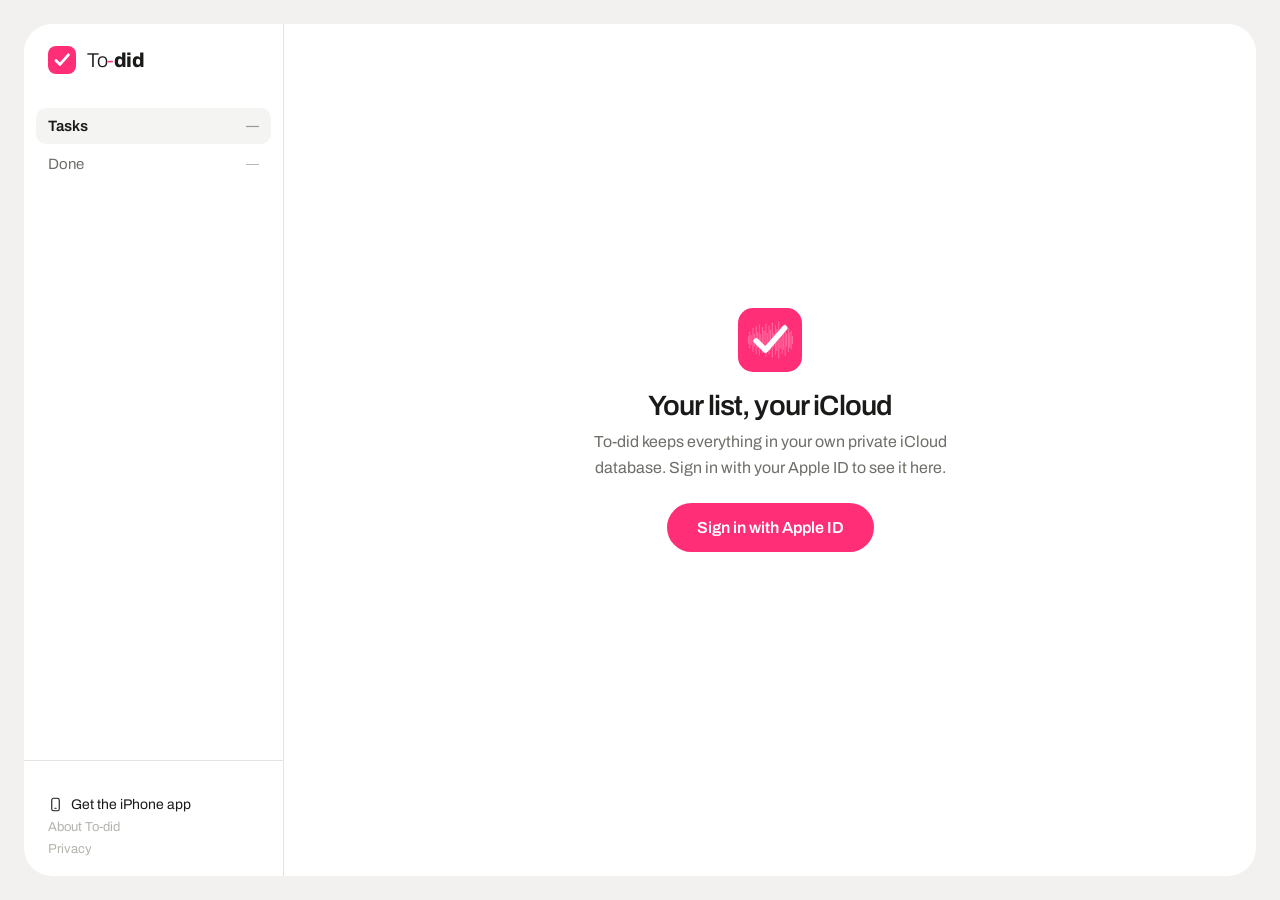
==== commit d50eb8c4: "Web: at the free limit, a sheet that says Pro is sold in the iPhone app and hands over the download;" ====
--- a/app/index.html
+++ b/app/index.html
@@ -232,6 +232,19 @@
     .bars span { transition:none; }
   }
 
+  /* The way to Pro from the web: Apple sells it inside the iPhone app, so this page
+     says so and hands over the download, instead of a price list that cannot sell. */
+  .sheet { position:fixed; inset:0; z-index:50; background:rgba(26,26,25,.42); display:flex; align-items:center; justify-content:center; padding:16px; }
+  .sheet .card { background:var(--card); border-radius:24px; max-width:420px; width:100%; padding:32px 28px 24px; display:flex; flex-direction:column; gap:14px; text-align:center; }
+  .sheet .card .mark { width:56px; height:56px; border-radius:13px; margin:0 auto 4px; }
+  .sheet h2 { font-size:24px; font-weight:600; letter-spacing:-.02em; text-wrap:balance; }
+  .sheet p { font-size:15px; color:var(--body); line-height:1.5; }
+  .sheet ol { text-align:left; font-size:15px; color:var(--ink); line-height:1.5; padding-left:22px; display:flex; flex-direction:column; gap:6px; }
+  .sheet .primary { display:block; background:var(--accent); color:#fff; border-radius:100px; padding:16px; font-weight:600; font-size:16px; }
+  .sheet .secondary { background:none; border:none; font:inherit; font-size:15px; color:var(--muted); cursor:pointer; padding:6px; }
+  .sheet .secondary:hover { color:var(--ink); }
+  .side .getapp { display:flex; align-items:center; gap:8px; font-size:14px !important; font-weight:600; color:var(--ink) !important; }
+
   /* gates ------------------------------------------------------------ */
   .gate {
     flex:1; display:flex; flex-direction:column; align-items:center; justify-content:center;
@@ -280,7 +293,8 @@
     <div class="foot">
       <div class="who" id="whoami"></div>
       <div class="allowance" id="allowance"></div>
-      <a class="upgrade hidden" id="upgrade" href="../#pricing">Get To-did Pro — unlimited captures</a>
+      <button class="upgrade hidden" id="upgrade" type="button">Get To-did Pro — unlimited captures</button>
+      <a class="getapp" href="/get/web" target="_blank" rel="noopener"><svg width="15" height="15" viewBox="0 0 24 24" fill="none" stroke="currentColor" stroke-width="1.8" stroke-linecap="round" stroke-linejoin="round"><rect x="6" y="2" width="12" height="20" rx="3"/><path d="M11 18h2"/></svg>Get the iPhone app</a>
       <a href="../">About To-did</a>
       <a href="../privacy/">Privacy</a>
       <button id="signout" class="hidden">Sign out</button>
@@ -334,6 +348,22 @@
     </div>
 
   </main>
+</div>
+
+<div class="sheet hidden" id="proSheet" role="dialog" aria-modal="true" aria-labelledby="proTitle">
+  <div class="card">
+    <span class="mark"><svg width="40" height="40" viewBox="0 0 100 100"><path d="M20 52 L40 72 L82 24" fill="none" stroke="currentColor" stroke-width="12" stroke-linecap="round" stroke-linejoin="round"/></svg></span>
+    <h2 id="proTitle"></h2>
+    <p id="proLead"></p>
+    <ol>
+      <li>Get To-did on your iPhone and sign in to the same iCloud.</li>
+      <li>Open <b>Settings → To-did Pro</b> and pick a plan.</li>
+      <li>Pro turns on here too: unlimited captures everywhere.</li>
+    </ol>
+    <a class="primary" href="/get/web" target="_blank" rel="noopener">Download To-did for iPhone</a>
+    <p style="font-size:13px;color:var(--muted)">Your list stays here. Editing, checking off and deleting never count.</p>
+    <button class="secondary" type="button" id="proClose">Not now</button>
+  </div>
 </div>
 
 <script src="./config.js"></script>
@@ -675,16 +705,32 @@
     const el = $("allowance");
     if (q.pro) { el.textContent = "To-did Pro · unlimited"; el.classList.remove("low"); }
     else {
+      freeLimit = q.limit || freeLimit;
       el.textContent = `${q.remaining} of ${q.limit} free captures left`;
       el.classList.toggle("low", q.remaining <= 3);
       if (q.remaining <= 0) showUpgrade();
     }
   } catch {}
 }
-function showUpgrade() {
+let freeLimit = 5;
+function showUpgrade(openSheet) {
   $("allowance").classList.add("low");
   $("upgrade").classList.remove("hidden");
-}
+  if (openSheet) showProSheet(true);
+}
+// At the limit it says when the captures come back (the 1st, as on the phone); from the
+// sidebar link it simply explains where Pro is sold.
+function showProSheet(atLimit) {
+  const back = new Date(); back.setMonth(back.getMonth() + 1, 1);
+  const month = new Date().toLocaleDateString("en-US", { month:"long" });
+  $("proTitle").textContent = atLimit ? `That's your ${freeLimit} free captures for ${month}` : "To-did Pro is unlimited";
+  $("proLead").textContent = atLimit
+    ? `They come back on ${back.toLocaleDateString("en-US", { month:"long", day:"numeric" })}. To keep going now, get Pro. It's sold in the iPhone app:`
+    : "$2.99 a month or $19.99 a year, with a free week on the yearly. It's sold in the iPhone app:";
+  $("proSheet").classList.remove("hidden");
+  $("proSheet").querySelector(".primary").focus();
+}
+function hideProSheet() { $("proSheet").classList.add("hidden"); }
 
 /* Every record of a type, page by page: one page of 200 left a long list cut short. */
 async function queryAll(recordType) {
@@ -1083,11 +1129,11 @@
                  "X-Todid-CKSession": session() },
       body: JSON.stringify({ contents: [{ role:"user", parts }] }) });
     resp = await r.json();
-    if (r.status === 429) {
-      busy = false;
-      say(resp.message || "That's this month's free captures.", "",
-          "To-did Pro is unlimited — see the plans.");
-      showUpgrade();
+    // Only the monthly allowance carries a limit; the web's daily cap and the runaway
+    // stop are 429s too, and they are not a reason to sell Pro.
+    if (r.status === 429 && resp.limit) {
+      busy = false; freeLimit = resp.limit;
+      say(""); showUpgrade(true); refreshQuota();
       return;
     }
     if (!r.ok) { busy = false; say("That didn't go through: " + (resp.message || resp.error || r.status)); return; }
@@ -1192,6 +1238,9 @@
   capture(text, null);
 });
 $("micBtn").onclick = micToggle;
+$("upgrade").onclick = () => showProSheet(false);
+$("proClose").onclick = hideProSheet;
+$("proSheet").onclick = e => { if (e.target === $("proSheet")) hideProSheet(); };
 $("search").addEventListener("input", e => { query = e.target.value; render(); });
 for (const b of document.querySelectorAll(".navitem")) {
   b.onclick = () => {
@@ -1219,6 +1268,7 @@
 
 document.addEventListener("keydown", e => {
   if ((e.metaKey || e.ctrlKey) && e.key.toLowerCase() === "k") { e.preventDefault(); $("newTitle").focus(); }
+  if (e.key === "Escape" && !$("proSheet").classList.contains("hidden")) hideProSheet();
   if (e.key === "Escape" && document.activeElement === $("search")) {
     $("search").value = ""; query = ""; render(); $("search").blur();
   }
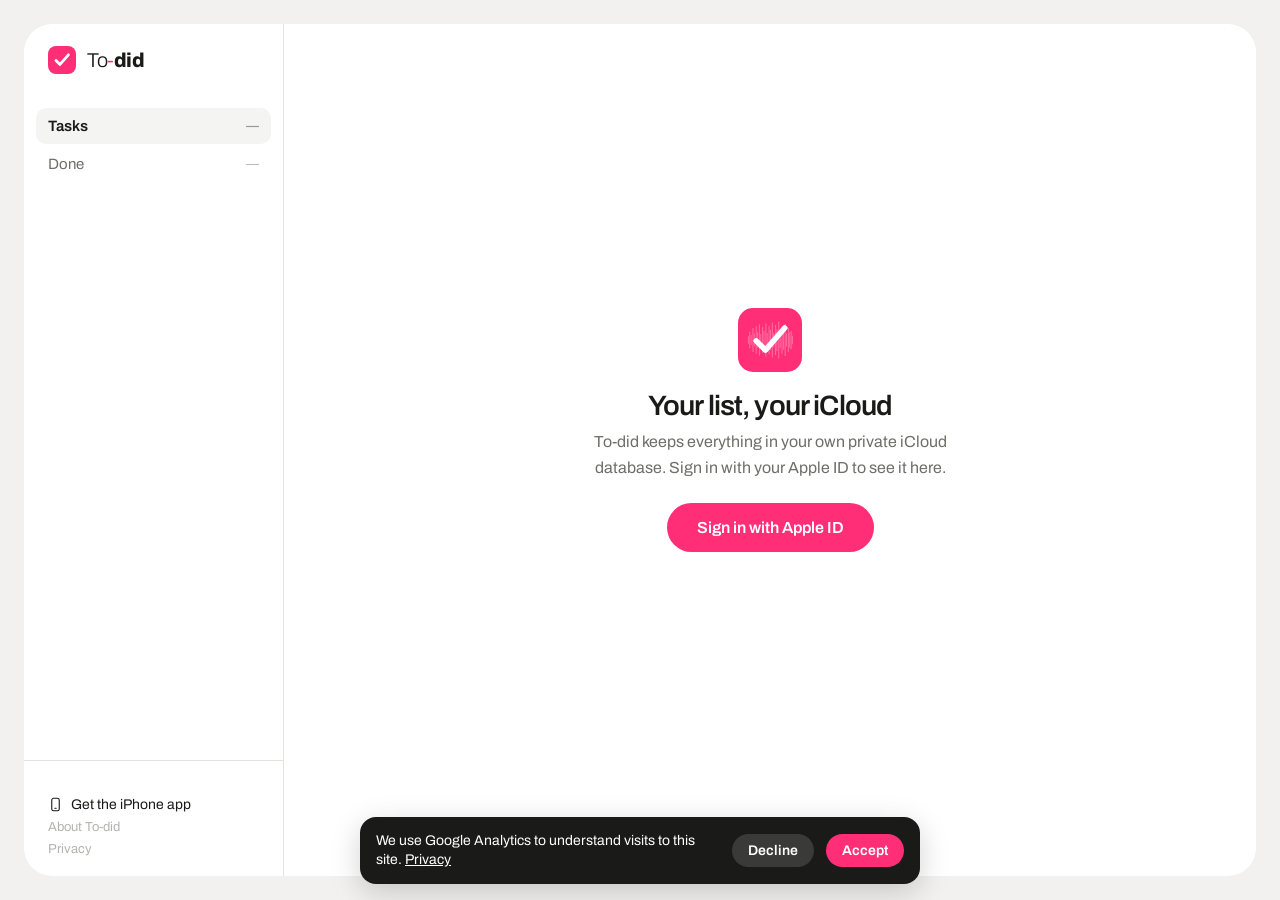
==== commit 9109b7b1: "Web app analytics: every open, sign-in step, capture (sent, result, refusal, wall), tap, Pro sheet s" ====
--- a/app/index.html
+++ b/app/index.html
@@ -366,6 +366,8 @@
   </div>
 </div>
 
+<!-- First, so the tag is configured before the first event is queued. -->
+<script src="/visit.js"></script>
 <script src="./config.js"></script>
 <script>
 const ZONE = { zoneName: "com.apple.coredata.cloudkit.zone" };
@@ -379,6 +381,18 @@
 let query = "";
 
 const $ = id => document.getElementById(id);
+
+/* Analytics in the iPhone app's vocabulary (Telemetry.swift), into the same GA4 property
+   through the site's tag and its consent bar (/visit.js). Every value is a closed word,
+   a bucket or a small count: no title, transcript, tag, reply or search text leaves. */
+window.dataLayer = window.dataLayer || [];
+function gtag() { dataLayer.push(arguments); }
+function track(name, params = {}) {
+  try { gtag("event", name, Object.fromEntries(Object.entries(params).map(([k, v]) => [k, String(v)]))); } catch {}
+}
+const tap = (control, screen = "list") => track("tap", { control, screen });
+function bucketSeconds(s) { return s < 2 ? "0-2s" : s < 5 ? "2-5s" : s < 15 ? "5-15s" : s < 60 ? "15-60s" : "60s+"; }
+function bucketKB(kb) { return kb < 50 ? "<50KB" : kb < 200 ? "50-200KB" : kb < 1000 ? "200KB-1MB" : "1MB+"; }
 
 function show(id) {
   for (const s of ["setup","signin","list"]) $(s).classList.toggle("hidden", s !== id);
@@ -634,14 +648,15 @@
     if (n) { const s = document.createElement("span"); s.className = "n"; s.textContent = n; b.append(s); }
     host.append(b); return b;
   };
-  if (counts.length) chip("All", 0, !selectedTag, () => { selectedTag = null; render(); });
+  if (counts.length) chip("All", 0, !selectedTag, () => { tap("show_all"); selectedTag = null; render(); });
   for (const [t, n] of counts) {
-    const b = chip(t, n, selectedTag === t, () => { selectedTag = selectedTag === t ? null : t; render(); });
+    const b = chip(t, n, selectedTag === t, () => { tap("tag_chip"); selectedTag = selectedTag === t ? null : t; render(); });
     const x = document.createElement("span"); x.className = "x"; x.textContent = "×"; x.title = `Remove the tag ${t}`;
-    x.onclick = e => { e.stopPropagation(); removeTag(t); };
+    x.onclick = e => { e.stopPropagation(); tap("tag_remove"); removeTag(t); };
     b.append(x);
   }
   chip(counts.length ? "+" : "+ Tag", 0, false, () => {
+    tap("tag_add");
     const name = normTags([prompt("New tag") || ""])[0];
     if (name) declareTags([name]);
   }).title = "New tag";
@@ -687,10 +702,10 @@
     if (rule) { const p = document.createElement("span"); p.textContent = "\u21bb " + ruleLabel(rule); meta.append(p); }
     body.appendChild(meta);
   }
-  el.querySelector(".check").onclick = () => toggle(r, !done);
-  el.querySelector(".del").onclick = () => del(r);
-  el.querySelector(".edit").onclick = () => edit(r, el);
-  el.querySelector(".title").onclick = () => edit(r, el);
+  el.querySelector(".check").onclick = () => { tap(done ? "reopen_task" : "complete_task"); toggle(r, !done); };
+  el.querySelector(".del").onclick = () => { tap("delete_task"); del(r); };
+  el.querySelector(".edit").onclick = () => { tap("edit_task"); edit(r, el); };
+  el.querySelector(".title").onclick = () => { if (!el.querySelector(".editor")) tap("edit_task"); edit(r, el); };
   return el;
 }
 
@@ -713,10 +728,10 @@
   } catch {}
 }
 let freeLimit = 5;
-function showUpgrade(openSheet) {
+function showUpgrade(origin) {
   $("allowance").classList.add("low");
   $("upgrade").classList.remove("hidden");
-  if (openSheet) showProSheet(true);
+  if (origin) showProSheet(true);
 }
 // At the limit it says when the captures come back (the 1st, as on the phone); from the
 // sidebar link it simply explains where Pro is sold.
@@ -727,10 +742,17 @@
   $("proLead").textContent = atLimit
     ? `They come back on ${back.toLocaleDateString("en-US", { month:"long", day:"numeric" })}. To keep going now, get Pro. It's sold in the iPhone app:`
     : "$2.99 a month or $19.99 a year, with a free week on the yearly. It's sold in the iPhone app:";
+  proOrigin = atLimit ? "limit" : "settings";
+  track("paywall", { action: "shown", origin: proOrigin });
   $("proSheet").classList.remove("hidden");
   $("proSheet").querySelector(".primary").focus();
 }
-function hideProSheet() { $("proSheet").classList.add("hidden"); }
+let proOrigin = "limit";
+function hideProSheet() {
+  if ($("proSheet").classList.contains("hidden")) return;
+  track("paywall", { action: "closed", origin: proOrigin });
+  $("proSheet").classList.add("hidden");
+}
 
 /* Every record of a type, page by page: one page of 200 left a long list cut short. */
 async function queryAll(recordType) {
@@ -756,6 +778,7 @@
     return;
   }
   if (q.status !== 200) {
+    track("sync_error", { why: "load" });
     say("Couldn't load your list: " + (q.json.reason || q.json.serverErrorCode || q.status));
     if (q.json.serverErrorCode === "AUTHENTICATION_FAILED" || q.status === 401 || q.status === 421) {
       try { localStorage.removeItem("ckSession"); } catch {}
@@ -777,7 +800,7 @@
 async function modify(ops) {
   let w = await post("records/modify", { zoneID: ZONE, operations: ops });
   if (w.status !== 200 && zoneMissing(w.json)) { await ensureZone(); w = await post("records/modify", { zoneID: ZONE, operations: ops }); }
-  if (w.status !== 200) { say("Couldn't save that — " + (w.json.reason || w.status)); return false; }
+  if (w.status !== 200) { track("sync_error", { why: "save" }); say("Couldn't save that — " + (w.json.reason || w.status)); return false; }
   for (const fresh of (w.json.records || [])) {
     if (!fresh.recordName) continue;
     const list = fresh.recordType === "CD_TagDefinition" ? tagRecords : records;
@@ -858,6 +881,7 @@
   } else {
     r.fields.CD_completedAt = before;
     render();
+    track("sync_error", { why: "complete" });
     say("Couldn't save that — " + (resp.json.reason || resp.status));
   }
 }
@@ -875,7 +899,7 @@
   const timer = setTimeout(flushPendingDelete, 5000);
   pendingDelete = { list, positions, timer };
   say(text, "said", "Undo", () => {
-    clearTimeout(timer); pendingDelete = null;
+    clearTimeout(timer); pendingDelete = null; tap("undo");
     positions.sort((a, b) => a.i - b.i).forEach(({ r, i }) => records.splice(Math.max(0, i), 0, r));
     render(); say("Put back.", "said");
   });
@@ -887,6 +911,7 @@
   const resp = await post("records/modify", { zoneID: ZONE, operations: ops });
   if (resp.status !== 200) {
     positions.sort((a, b) => a.i - b.i).forEach(({ r, i }) => records.splice(Math.max(0, i), 0, r));
+    track("sync_error", { why: "delete" });
     render(); say("Couldn't delete that — " + (resp.json.reason || resp.status));
   }
 }
@@ -944,7 +969,7 @@
   freq.onchange = () => { if (freq.value && !has.checked) { has.checked = true; when.disabled = false; } syncRep(); };
   syncRep();
   has.onchange = () => { when.disabled = !has.checked; if (!has.checked) { freq.value = ""; syncRep(); } if (has.checked) when.focus(); };
-  form.querySelector(".ecancel").onclick = () => render();
+  form.querySelector(".ecancel").onclick = () => { tap("edit_cancel", "edit"); render(); };
   form.onsubmit = async (e) => {
     e.preventDefault();
     const next = title.value.trim();
@@ -955,6 +980,7 @@
       ? { frequency: freq.value, interval: Math.min(99, Math.max(1, Number(interval.value) || 1)),
           weekdays: freq.value === "weekly" ? [...days].sort() : [] }
       : null;
+    tap("edit_save", "edit");
     await save(r, next, nextDue, rule, normTags(tagsInput.value.split(/[,\n]/)));
   };
   body.replaceChildren(form);
@@ -1114,6 +1140,10 @@
 }
 async function capture(utterance, audioB64) {
   busy = true;
+  const door = audioB64 ? "web_voice" : "web_typed", t0 = Date.now();
+  const result = (outcome, tasks = 0) => track("capture_result", { outcome, door, tasks: Math.min(tasks, 5),
+                                                                   latency: bucketSeconds((Date.now() - t0) / 1000) });
+  track("capture_sent", { door, size: bucketKB(audioB64 ? audioB64.length * 0.75 / 1024 : 0) });
   say(audioB64 ? "Working out what you said…" : "Working out what you meant…", "busy",
       "Reading the dates and filing it.");
   const parts = [];
@@ -1133,29 +1163,32 @@
     // stop are 429s too, and they are not a reason to sell Pro.
     if (r.status === 429 && resp.limit) {
       busy = false; freeLimit = resp.limit;
-      say(""); showUpgrade(true); refreshQuota();
+      result("walled"); track("allowance_wall");
+      say(""); showUpgrade("limit"); refreshQuota();
       return;
     }
-    if (!r.ok) { busy = false; say("That didn't go through: " + (resp.message || resp.error || r.status)); return; }
-  } catch (e) { busy = false; say("That didn't go through — check your connection.", ""); return; }
+    if (!r.ok) { busy = false; result("refused"); say("That didn't go through: " + (resp.message || resp.error || r.status)); return; }
+  } catch (e) { busy = false; result("offline"); say("That didn't go through — check your connection.", ""); return; }
 
   let agent;
   try { agent = JSON.parse(resp.candidates[0].content.parts[0].text); }
-  catch { busy = false; say("I couldn't read the reply. Nothing was filed."); return; }
+  catch { busy = false; result("error"); say("I couldn't read the reply. Nothing was filed."); return; }
   // The model writes what it heard before it acts. No words → nothing is filed,
   // whatever it put in `actions` (silence used to come back as "buy onions").
   if ("transcript" in agent && nothingHeard(agent.transcript)) {
-    busy = false; say("I didn't hear anything — try again?", ""); return;
+    busy = false; result("nothing_heard"); say("I didn't hear anything — try again?", ""); return;
   }
   const { ops, clearing } = planActions(agent);
+  const added = ops.filter(o => o.operationType === "create" && o.record.recordType === "CD_TodoTask").length;
   if (ops.length) {
     // modify() keeps tags apart from tasks and folds the fresh rows in at once:
     // CloudKit queries are eventually consistent, so waiting on a re-query made
     // captures look like they vanished.
-    if (!await modify(ops)) { busy = false; return; }
+    if (!await modify(ops)) { busy = false; result("error"); return; }
     render();
   }
   busy = false;
+  result(ops.length || clearing ? "filed" : (agent.actions || []).some(a => a.type === "query_tasks") ? "answered" : "nothing_to_do", added);
   if (clearing) deleteRecords(clearing.list, (agent.reply ? agent.reply + " " : "") + clearing.text);
   else say(agent.reply || "Filed.", "said");
   refreshQuota();
@@ -1174,14 +1207,16 @@
     btn.classList.remove("recording"); btn.innerHTML = MIC_ICON;
 
     let total = 0; for (const c of chunks) total += c.length;
-    if (total < 4000) { say("That was too short to hear — click the mic, talk, then click stop."); return; }
+    const seconds = total / rate;
+    if (total < 4000) { track("capture_refused", { why: "too_short", door: "web_voice" }); say("That was too short to hear — click the mic, talk, then click stop."); return; }
     const all = new Float32Array(total); let o = 0;
     for (const c of chunks) { all.set(c, o); o += c.length; }
     // Nothing said → nothing sent. Room tone peaks well under 0.005 (≈ -46 dBFS);
     // speech clears 0.02 easily. Silence handed to the model comes back as an
     // errand nobody asked for.
     let peak = 0; for (let i = 0; i < all.length; i++) { const v = Math.abs(all[i]); if (v > peak) peak = v; }
-    if (peak < 0.005) { say("I didn't hear anything — try again?", ""); return; }
+    if (peak < 0.005) { track("capture_refused", { why: "nothing_said", door: "web_voice" }); say("I didn't hear anything — try again?", ""); return; }
+    track("capture_ended", { how: "send", length: bucketSeconds(seconds) });
     const ratio = rate / 16000, n = Math.floor(all.length / ratio);
     const pcm = new Int16Array(n);
     for (let i = 0; i < n; i++) pcm[i] = Math.max(-32768, Math.min(32767, all[Math.floor(i * ratio)] * 32767));
@@ -1200,6 +1235,8 @@
   }
   try {
     const stream = await navigator.mediaDevices.getUserMedia({ audio: true });
+    track("permission", { kind: "microphone", state: "granted" });
+    track("capture_started", { door: "web_voice", inline: 1 });
     const ctx = new AudioContext();
     const src = ctx.createMediaStreamSource(stream);
     const node = ctx.createScriptProcessor(4096, 1, 1);
@@ -1225,6 +1262,8 @@
       if (t && t.firstChild) t.firstChild.nodeValue = `Listening — ${Math.floor(s/60)}:${String(s%60).padStart(2,"0")}`;
     }, 500);
   } catch (e) {
+    track("permission", { kind: "microphone", state: "denied" });
+    track("capture_refused", { why: "mic_missing", door: "web_voice" });
     say("The microphone is blocked in this browser (" + e.name + ").");
   }
 }
@@ -1235,23 +1274,29 @@
   const text = $("newTitle").value.trim();
   if (!text) return;
   $("newTitle").value = "";
+  tap("send_typed");
   capture(text, null);
 });
 $("micBtn").onclick = micToggle;
 $("upgrade").onclick = () => showProSheet(false);
 $("proClose").onclick = hideProSheet;
+$("proSheet").querySelector(".primary").onclick = () => track("paywall", { action: "download", origin: proOrigin });
+document.querySelector(".side .getapp").onclick = () => tap("get_app");
+$("search").addEventListener("focus", () => tap("search"));
 $("proSheet").onclick = e => { if (e.target === $("proSheet")) hideProSheet(); };
 $("search").addEventListener("input", e => { query = e.target.value; render(); });
 for (const b of document.querySelectorAll(".navitem")) {
   b.onclick = () => {
     view = b.dataset.view;
+    track("screen_view", { screen_name: view === "done" ? "done" : "list" });
     for (const o of document.querySelectorAll(".navitem")) o.classList.toggle("on", o === b);
     $("side").classList.remove("mobile-visible");
     render();
   };
 }
-$("menuBtn").onclick = () => $("side").classList.toggle("mobile-visible");
+$("menuBtn").onclick = () => { tap("menu"); $("side").classList.toggle("mobile-visible"); };
 $("signout").onclick = () => {
+  track("sign_in", { action: "signed_out" });
   try { localStorage.removeItem("ckSession"); } catch {}
   location.reload();
 };
@@ -1262,7 +1307,10 @@
   // Nor while a task is open for editing: a re-render would throw away what is typed.
   return document.visibilityState === "visible" && !busy && !rec && !!session() && !document.querySelector(".editor");
 }
-document.addEventListener("visibilitychange", () => { if (canAutoRefresh()) refresh(); });
+document.addEventListener("visibilitychange", () => {
+  if (document.visibilityState === "visible") track("app_open", { kind: "foreground", door: "web" });
+  if (canAutoRefresh()) refresh();
+});
 window.addEventListener("focus", () => { if (canAutoRefresh()) refresh(); });
 setInterval(() => { if (canAutoRefresh()) refresh(); }, 6000);
 
@@ -1275,6 +1323,7 @@
 });
 
 (async function boot() {
+  track("app_open", { kind: "launch", door: "web" });
   if (!window.TODID_CK_TOKEN) { show("setup"); return; }
   const params = new URLSearchParams(location.search);
   const fromURL = params.get("ckSession");
@@ -1292,19 +1341,23 @@
       refreshQuota();
       $("signout").classList.remove("hidden");
       show("list");
+      track("sign_in", { action: fromURL ? "done" : "restored" });
+      track("screen_view", { screen_name: "list" });
       say("");
       await ensureZone();
       await refresh();
       return;
     }
     try { localStorage.removeItem("ckSession"); } catch {}
+    track("sign_in", { action: "expired" });
   }
   show("signin");
+  track("sign_in", { action: "shown" });
   $("signinBtn").onclick = async () => {
     const r = await fetch(api("users/current"));
     const j = await r.json().catch(() => ({}));
-    if (j.redirectURL) location.href = j.redirectURL;
-    else $("signinErr").textContent = "Couldn't reach Apple sign-in (" + r.status + ")";
+    if (j.redirectURL) { track("sign_in", { action: "started" }); location.href = j.redirectURL; }
+    else track("sign_in", { action: "failed" }), $("signinErr").textContent = "Couldn't reach Apple sign-in (" + r.status + ")";
   };
 })();
 </script>
